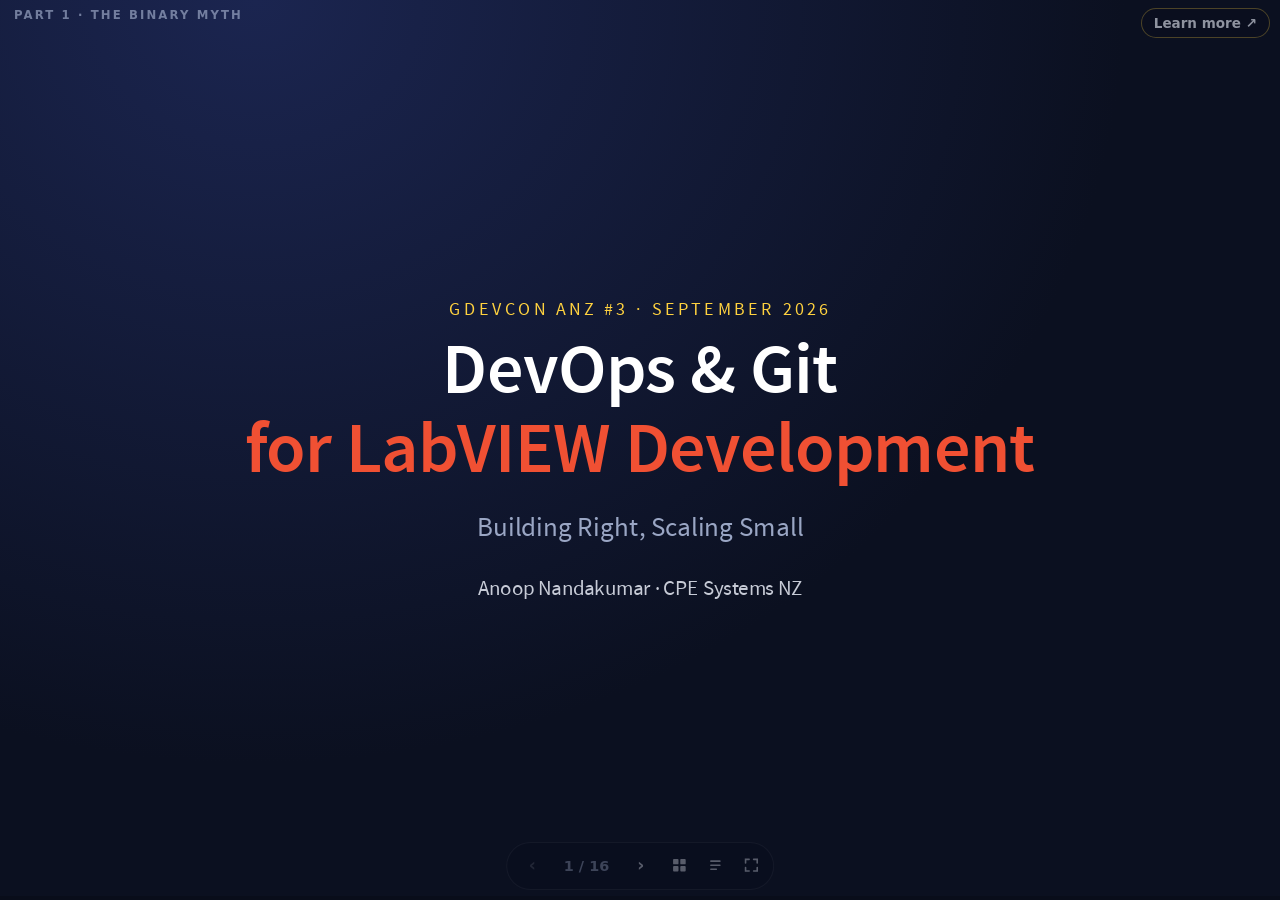
==== slides/index.html @ 06118c10 "fix: drop Soliton website from slide 14 Learn more Generated with [Devin](https://devin.ai)  Co-Auth" ====
<!doctype html>
<html lang="en">
<head>
  <meta charset="utf-8">
  <meta http-equiv="X-UA-Compatible" content="IE=edge">
  <meta name="viewport" content="width=device-width, initial-scale=1, viewport-fit=cover">
  <title>DevOps &amp; Git for LabVIEW Development · GDevCon ANZ</title>
  <meta name="description" content="GDevCon ANZ talk: DevOps & Git for LabVIEW Development">
  <link rel="icon" href="data:,">
  <link rel="stylesheet" href="vendor/reveal/reset.css">
  <link rel="stylesheet" href="vendor/reveal/reveal.css">
  <link rel="stylesheet" href="vendor/reveal/theme/black.css">
  <link rel="stylesheet" href="css/theme.css">
  <script src="js/notes-view.js"></script>
</head>
<body>
<div class="reveal">
  <div class="slides">

    <!-- ===================== PART 1 · THE BINARY MYTH ===================== -->
    <section class="title-slide" data-act="Part 1 · The Binary Myth">
      <p class="kicker">GDevCon ANZ #3 · September 2026</p>
      <h1>DevOps &amp; Git<br><span class="accent">for LabVIEW Development</span></h1>
      <p class="subtitle">Building Right, Scaling Small</p>
      <p class="speaker">Anoop Nandakumar · CPE Systems NZ</p>
      <aside class="notes">Post-lunch slot: get people moving early. Point out that this deck is running live inside a LabVIEW Web Browser Front Panel Control (demo_Web Browser Front Panel Control.vi).</aside>
      <div class="learn-more-links" hidden>
        <a href="https://github.com/CPE-Systems-NZ-Limited/anoop-gdevcon-anz-2026">Talk repo: slides &amp; demos (GitHub)</a>
        <a href="https://github.com/CPE-Systems-NZ-Limited/anoop-gdevcon-anz-2026/tree/develop/slides">How these slides run offline &amp; inside LabVIEW</a>
      </div>
    </section>

    <section data-act="Part 1 · The Binary Myth">
      <h2>The Elephant in the Room</h2>
      <p class="lead">"LabVIEW and TestStand are binary files — they don't work well with Git. Let's just stick to SVN."</p>
      <p class="poll-q">Raise your hand if you've…</p>
      <ul class="poll">
        <li class="fragment">…said it</li>
        <li class="fragment">…heard it</li>
        <li class="fragment">…had a build broken by a binary merge conflict</li>
      </ul>
      <aside class="notes">Interactive poll #1. Keep hands up and count roughly; come back to the "broken build" group on the Git Flow slide.</aside>
      <div class="learn-more-links" hidden>
        <a href="https://git-scm.com/book/en/v2/Getting-Started-About-Version-Control">Pro Git: About version control</a>
        <a href="https://www.atlassian.com/git/tutorials/migrating-overview">Atlassian: Migrating from SVN to Git</a>
      </div>
    </section>

    <section data-act="Part 1 · The Binary Myth">
      <h2>The Binary Myth</h2>
      <p class="lead">SVN vs. Git reality check</p>
      <table class="compare">
        <thead><tr><th></th><th>SVN</th><th>Git</th></tr></thead>
        <tbody>
          <tr><td>Stores binary VIs</td><td class="ok">Yes</td><td class="ok">Yes</td></tr>
          <tr><td>Text-diffs a VI</td><td class="no">No</td><td class="no">No</td></tr>
          <tr><td>Graphical diff/merge via LVCompare / LVMerge</td><td class="ok">Yes</td><td class="ok">Yes</td></tr>
          <tr><td>File locking</td><td class="ok">Native</td><td class="ok">Git LFS</td></tr>
          <tr><td>Full history offline</td><td class="no">No</td><td class="ok">Yes</td></tr>
          <tr><td>Cheap local branches</td><td class="no">No</td><td class="ok">Yes</td></tr>
        </tbody>
      </table>
      <p class="callout">Binary vs. text is a <strong>diff tool</strong> problem, not a version-control problem.</p>
      <div class="learn-more-links" hidden>
        <a href="https://www.ni.com/docs/en-US/bundle/labview/page/comparing-vis.html">NI: Comparing VIs</a>
        <a href="https://www.ni.com/docs/en-US/bundle/labview/page/merging-vis.html">NI: Merging VIs</a>
        <a href="https://git-lfs.com/">Git LFS (large files &amp; locking)</a>
      </div>
    </section>

    <section data-act="Part 1 · The Binary Myth">
      <h2>SVN / No SCC: A Ticking Time Bomb</h2>
      <div class="grid-2">
        <div class="card warn">
          <h3>Security &amp; resilience</h3>
          <ul>
            <li>One central server: SVN offline = whole team blocked</li>
            <li>"Code on a shared drive" has no audit trail</li>
            <li>No pull-request review gate before release</li>
            <li>Hard to prove <em>who changed what, when</em></li>
          </ul>
        </div>
        <div class="card warn">
          <h3>The AI era</h3>
          <ul>
            <li>AI writes code fast — review has to keep up</li>
            <li>AI assistants, CI/CD and review tools are Git-native</li>
            <li><strong>Tamper-evident history:</strong> every commit ID depends on all the history before it</li>
            <li>Optional: sign commits &amp; tags to verify <em>who</em></li>
          </ul>
        </div>
      </div>
      <p class="callout">Tamper-evident history + reviewed PRs into a protected <code>master</code></p>
      <aside class="notes">Git commit IDs are hashes over content and parent commits, so rewriting old history changes every later ID: tampering is visible. Author names are free text though; only signed commits/tags verify who made them (GitHub shows "Verified"). Don't claim "cryptographically verified" unless signing is on.</aside>
      <div class="learn-more-links" hidden>
        <a href="https://git-scm.com/book/en/v2/Git-Internals-Git-Objects">Pro Git: How Git stores history (objects &amp; hashes)</a>
        <a href="https://git-scm.com/book/en/v2/Git-Tools-Signing-Your-Work">Pro Git: Signing your work</a>
        <a href="https://docs.github.com/en/authentication/managing-commit-signature-verification/about-commit-signature-verification">GitHub: Commit signature verification</a>
      </div>
    </section>

    <section data-act="Part 1 · The Binary Myth">
      <h2>"But I'm a Solo Developer…"</h2>
      <p class="lead small">"I'm just one person — why do I need branches?"</p>
      <ul class="big-list">
        <li class="fragment"><strong>Time travel</strong> — every commit is a save point</li>
        <li class="fragment"><strong>Zero-fear experiments</strong> — <code>git checkout -b experiment</code>; discard a failed idea in a second, no stray <code>.vi</code> copies</li>
        <li class="fragment"><strong>Off-site backup</strong> — push to a remote, sleep at night</li>
        <li class="fragment"><strong>History is documentation</strong> — for clients, audits and handover</li>
        <li class="fragment"><strong>Your future self is your teammate</strong></li>
      </ul>
      <div class="learn-more-links" hidden>
        <a href="https://git-scm.com/book/en/v2/Git-Branching-Branches-in-a-Nutshell">Pro Git: Branches in a nutshell</a>
        <a href="https://learngitbranching.js.org/">Learn Git Branching (interactive)</a>
      </div>
    </section>

    <!-- ===================== PART 2 · GIT FLOW ===================== -->
    <section data-act="Part 2 · Git Flow">
      <h2>The SVN Trunk Trap</h2>
      <div class="grid-2 align-center">
        <div class="mermaid-wrap">
<pre class="mermaid">
flowchart LR
  A[Dev A<br/>feature WIP] --> T((trunk))
  B[Dev B<br/>half-done fix] --> T
  C[Dev C<br/>refactor] --> T
  T --> R{Release?}
  R -- "trunk broken" --> X[Delay / hotfix<br/>on top of WIP]
</pre>
        </div>
        <ul>
          <li>Everyone commits to one line</li>
          <li>Trunk is never <em>quite</em> releasable</li>
          <li>Hotfixes ship half-finished features</li>
          <li>Branching in SVN is heavy, so nobody does it</li>
        </ul>
      </div>
      <p class="callout">The same trap in Git: treating <code>master</code> like trunk and pushing raw edits straight to production.</p>
      <div class="learn-more-links" hidden>
        <a href="https://docs.github.com/en/repositories/configuring-branches-and-merges-in-your-repository/managing-protected-branches/about-protected-branches">GitHub: Protected branches</a>
        <a href="https://learn.microsoft.com/en-us/azure/devops/repos/git/branch-policies">Azure DevOps: Branch policies</a>
      </div>
    </section>

    <section data-act="Part 2 · Git Flow">
      <h2>Enter Git Flow for Graphical Developers</h2>
      <p class="lead small"><code>master</code> (production) → <code>develop</code> (integration) → <code>feature/*</code> (safe isolation)</p>
      <div class="mermaid-wrap wide">
<pre class="mermaid">
%%{init: { 'gitGraph': { 'mainBranchName': 'master', 'showCommitLabel': false } } }%%
gitGraph
  commit tag: "v1.0"
  branch develop
  checkout develop
  commit
  branch feature/daq-driver
  checkout feature/daq-driver
  commit
  commit
  checkout develop
  branch feature/ui-refresh
  checkout feature/ui-refresh
  commit
  checkout develop
  merge feature/daq-driver
  merge feature/ui-refresh
  checkout master
  merge develop tag: "v1.1"
  branch hotfix/1.1.1
  checkout hotfix/1.1.1
  commit
  checkout master
  merge hotfix/1.1.1 tag: "v1.1.1"
  checkout develop
  merge hotfix/1.1.1
</pre>
      </div>
      <p class="caption"><code>feature/*</code> → <code>develop</code>: merge commit · <code>develop</code> → <code>master</code>: reviewed PR + tag <code>vX.Y.Z</code> · <code>hotfix/*</code> → <code>master</code> and <code>develop</code></p>
      <p class="caption small-note">No direct commits to <code>master</code> · optional <code>bugfix/*</code> and <code>release/*</code></p>
      <aside class="notes">CPE standard: features branch from develop, stay narrow and short-lived, merge back with a merge commit and are deleted. develop must stay buildable. master is protected: PR with reviewer approval, no force pushes, every production merge tagged v&lt;major&gt;.&lt;minor&gt;.&lt;patch&gt;. Hotfixes branch from master and merge into both. release/* is optional. (GitHub's default name is main; same role.)</aside>
      <div class="learn-more-links" hidden>
        <a href="https://nvie.com/posts/a-successful-git-branching-model/">Vincent Driessen: A successful Git branching model</a>
        <a href="https://www.atlassian.com/git/tutorials/comparing-workflows/gitflow-workflow">Atlassian: Gitflow workflow</a>
      </div>
    </section>

    <section data-act="Part 2 · Git Flow">
      <h2>Why GUIs Matter for Graphical Programmers</h2>
      <p class="lead small">You don't need a command line to be a DevOps engineer</p>
      <div class="grid-3">
        <div class="card">
          <h3>SourceTree</h3>
          <ul>
            <li>Free (Atlassian)</li>
            <li>Built-in Git Flow buttons</li>
            <li>Custom external diff / merge tools</li>
          </ul>
        </div>
        <div class="card">
          <h3>GitKraken</h3>
          <ul>
            <li>Visual commit graph</li>
            <li>Drag-and-drop merge / rebase</li>
            <li>Git Flow support built in</li>
          </ul>
        </div>
        <div class="card warn">
          <h3>TortoiseGit</h3>
          <ul>
            <li>Free, right-click menus in Windows Explorer</li>
            <li>Familiar for TortoiseSVN users</li>
            <li><strong>No Git Flow buttons</strong> — easy to keep working the SVN way and miss the benefits of Git</li>
          </ul>
        </div>
      </div>
      <p class="callout">Point any of them at <strong>LVCompare.exe</strong> and <strong>LVMerge.exe</strong> — VI diffs open in LabVIEW, not as unreadable bytes.</p>
      <aside class="notes">TortoiseGit is fine for developers coming from TortoiseSVN, but it doesn't guide you through Git Flow, so people tend to commit straight to one branch like SVN trunk. If you use it, follow the branching rules deliberately.</aside>
      <div class="learn-more-links" hidden>
        <a href="https://www.sourcetreeapp.com/">SourceTree</a>
        <a href="https://www.gitkraken.com/">GitKraken</a>
        <a href="https://tortoisegit.org/docs/tortoisegit/">TortoiseGit manual</a>
      </div>
    </section>

    <!-- ===================== PART 3 · CORE TECH ===================== -->
    <section data-act="Part 3 · Core Tech">
      <h2>Deconstructing the Binary Myth</h2>
      <div class="grid-2">
        <div>
          <ul>
            <li><strong>Separate compiled code</strong> from source — recompiles stop touching every VI</li>
            <li>Tell Git which files are binary</li>
            <li>Ignore generated files</li>
            <li>Large build outputs and archives go to Git LFS</li>
            <li>Optional: LFS locking for shared VIs</li>
          </ul>
        </div>
        <div>
<pre class="code"><code># .gitattributes
*.vi   binary
*.vit  binary
*.ctl  binary
*.ctt  binary
*.vim  binary

# Git LFS (CPE repo template)
*.exe filter=lfs diff=lfs merge=lfs -text
*.zip filter=lfs diff=lfs merge=lfs -text

# .gitignore
*.aliases
*.lvlps
builds/</code></pre>
        </div>
      </div>
      <div class="learn-more-links" hidden>
        <a href="https://www.ni.com/docs/en-US/bundle/labview/page/separating-compiled-code-from-vis-and-other-file-types.html">NI: Separating compiled code from VIs</a>
        <a href="https://git-lfs.com/">Git LFS</a>
      </div>
    </section>

    <section data-act="Part 3 · Core Tech">
      <h2>LabVIEW Graphical Diff &amp; Merge in Action</h2>
      <p class="lead small">LabVIEW 2025 Q1 compare improvements · 2025 Q3 comparison reports from the CLI</p>
      <div class="grid-2">
        <div class="card">
          <h3>Review a PR locally</h3>
          <ul>
            <li>Front panel &amp; block diagram side by side</li>
            <li>Step through each highlighted change</li>
            <li>Opened from your Git client via LVCompare / LVMerge</li>
          </ul>
        </div>
        <div class="card">
          <h3>Put it on the PR</h3>
          <ul>
            <li>PR web pages can't render a VI diff</li>
            <li>Generate a comparison report from the LabVIEW CLI</li>
            <li>Publish it from CI alongside the pull request</li>
          </ul>
        </div>
      </div>
      <p class="demo-tag">Live demo · Compare VI Improvements · Comparison Reports from CLI</p>
      <aside class="notes">Demo Station: 2025 Q1 Features → Compare VI Improvements, then 2025 Q3 Features → Comparison Reports from CLI. GitHub / Azure DevOps PR pages only show "binary file changed"; the visual diff happens in LabVIEW, or as a CLI-generated report attached by CI. Check exact feature wording against NI release notes.</aside>
      <div class="learn-more-links" hidden>
        <a href="https://www.ni.com/docs/en-US/bundle/labview/page/comparing-vis.html">NI: Comparing VIs</a>
        <a href="https://www.ni.com/docs/en-US/bundle/labview/page/merging-vis.html">NI: Merging VIs</a>
        <a href="https://github.com/CPE-Systems-NZ-Limited/anoop-gdevcon-anz-2026/tree/develop/LabVIEW%20Demo%20Station/Demos/2025%20Q1%20Features/Compare%20VI%20Improvements">Demo: Compare VI Improvements</a>
        <a href="https://github.com/CPE-Systems-NZ-Limited/anoop-gdevcon-anz-2026/tree/develop/LabVIEW%20Demo%20Station/Demos/2025%20Q3%20Features/Comparison%20Reports%20from%20CLI">Demo: Comparison Reports from CLI</a>
      </div>
    </section>

    <section data-act="Part 3 · Core Tech">
      <h2>TestStand 2025 Git Integration</h2>
      <p class="lead small">Native sequence-file versioning — no external wrapper hacks</p>
      <ul class="big-list">
        <li>Source control from inside the Sequence Editor</li>
        <li>Commit, branch and view history without leaving TestStand</li>
        <li>Sequence files and LabVIEW code modules in one repository</li>
        <li>One workflow for test code and product code</li>
      </ul>
      <p class="demo-tag">Live demo</p>
      <aside class="notes">Check feature wording against the TestStand 2025 release notes before the talk. TODO: add the NI TestStand Git documentation link to Learn more.</aside>
      <div class="learn-more-links" hidden>
        <a href="https://www.ni.com/en/support/downloads/software-products/download.teststand.html">NI TestStand downloads &amp; release notes</a>
      </div>
    </section>

    <!-- ===================== PART 4 · REAL WORLD ===================== -->
    <section data-act="Part 4 · Real World">
      <h2>Scaling for Systems Integrators</h2>
      <p class="lead small">Lessons from CPE Systems NZ · SVN → Azure DevOps Git for a large industrial test-equipment customer</p>
      <div class="grid-3">
        <div class="card"><h3>50 repos</h3><p>23 hardware · 26 software · 1 shared library, migrated in January 2026</p></div>
        <div class="card"><h3>4 super-repos</h3><p>Git submodules group components into deployable test systems</p></div>
        <div class="card"><h3>History kept</h3><p>SVN authors mapped to Git identities, so history stays traceable</p></div>
      </div>
      <p class="callout">One template for every repo · access limited per customer project · pilot first, then batch · protected <code>master</code></p>
      <aside class="notes">Customer anonymised on purpose (public repo). Dozens of customer repos: same template (.gitignore, .gitattributes with LFS, folder layout) everywhere. Repository access is limited per project, and external collaborators get guest access. Phased rollout: one simple repo, then a complex one, then a super-repo, then batch. Author mapping with a default fallback, iterated over several rounds. Submodules use relative URLs; every super-repo has a README.</aside>
      <div class="learn-more-links" hidden>
        <a href="https://git-scm.com/book/en/v2/Git-Tools-Submodules">Pro Git: Submodules</a>
        <a href="https://www.atlassian.com/git/tutorials/migrating-overview">Atlassian: Migrating from SVN to Git</a>
        <a href="https://learn.microsoft.com/en-us/azure/devops/repos/git/branch-policies">Azure DevOps: Branch policies</a>
      </div>
    </section>

    <section data-act="Part 4 · Real World">
      <h2>The Meta-Demo: Presenting Inside LabVIEW</h2>
      <div class="grid-3">
        <div class="card">
          <h3>LabVIEW Demo Station</h3>
          <p>Darren Nattinger's plugin-based demo framework — each demo is a <code>demo_</code> / <code>try_</code> VI pair</p>
        </div>
        <div class="card">
          <h3>Web Browser Front Panel Control</h3>
          <p>LabVIEW 2026 Q1 control drives these slides — locally from disk, or from GitHub Pages</p>
        </div>
        <div class="card">
          <h3>Git in action</h3>
          <p>Clean <code>.gitignore</code>, then switch branches in SourceTree / GitKraken and watch the deck change</p>
        </div>
      </div>
      <p class="demo-tag">Live demo · Web Browser Front Panel Control</p>
      <aside class="notes">Run demo_Web Browser Front Panel Control.vi from the Demo Station (2026 Q1 Features). Show the deck loading from slides/index.html, then from GitHub Pages. Switch to a feature branch in SourceTree/GitKraken, reload, show the change, switch back.</aside>
      <div class="learn-more-links" hidden>
        <a href="https://github.com/dnattinger/labview-demo-station">Darren Nattinger: labview-demo-station</a>
        <a href="https://github.com/CPE-Systems-NZ-Limited/anoop-gdevcon-anz-2026/tree/develop/LabVIEW%20Demo%20Station/Demos/2026%20Q1%20Features/Web%20Browser%20Front%20Panel%20Control">Demo: Web Browser Front Panel Control</a>
        <a href="https://github.com/CPE-Systems-NZ-Limited/anoop-gdevcon-anz-2026/tree/develop/slides">How these slides are built &amp; hosted</a>
      </div>
    </section>

    <section data-act="Part 4 · Real World">
      <h2>Community Shoulders to Stand On</h2>
      <p class="lead small">GDevCon peers worth following up</p>
      <div class="grid-2 talks">
        <div class="talk"><img src="img/gdevcon-eur.png" alt="GDevCon"><div><strong>Scott Melin</strong> · Orbion Space Technology<br><em>DevOps and LabVIEW: We shouldn't, but we did, and you can too!</em> <small>GDevCon#5</small><br><span>Azure DevOps YAML pipelines build &amp; deploy LabVIEW for space hardware</span></div></div>
        <div class="talk"><img src="img/gdevcon-eur.png" alt="GDevCon"><div><strong>Niko Naredi Rainer</strong> · Zühlke Engineering<br><em>LabVIEW on Azure DevOps: Using One Platform for Your Pipeline</em> <small>GDevCon#5</small><br><span>NuGet packages, Caraya tests &amp; VI Analyzer in one Azure DevOps pipeline</span></div></div>
        <div class="talk"><img src="img/gdevcon-eur.png" alt="GDevCon"><div><strong>Greg Payne</strong><br><em>Git Submodules: An Alternative Approach to Code Reuse</em> <small>GDevCon#2</small><br><span>Project-local library versions with Git submodules</span></div></div>
        <div class="talk"><img src="img/gdevcon-anz.png" alt="GDevCon ANZ"><div><strong>Pranay Chandragiri</strong> · Soliton Technologies<br><em>Modernizing LabVIEW CI/CD with Containers: From Desktop to Pipeline</em> <small>GDevCon ANZ #3</small><br><span>NI's headless LabVIEW container images + LabVIEWCLI in GitHub Actions</span></div></div>
      </div>
      <aside class="notes">
        <p><strong>Scott Melin, Orbion Space Technology (GDevCon#5).</strong> Small team, near-100% reliability for space hardware, so they needed controlled versioning and automated deployment to production machines (<a href="https://www.youtube.com/watch?v=ULDfoYiwnro&t=0s">0:00</a>).</p>
        <ul>
          <li>Azure DevOps for repos, YAML build pipelines and versioned executables (<a href="https://www.youtube.com/watch?v=ULDfoYiwnro&t=318s">5:18</a>).</li>
          <li>Self-hosted build VMs, VIPM for configuration, LabVIEW CLI for builds (<a href="https://www.youtube.com/watch?v=ULDfoYiwnro&t=572s">9:32</a>).</li>
          <li>Hurdles: path errors in project files, build-time permissions, making sure LabVIEW is open before CLI calls (<a href="https://www.youtube.com/watch?v=ULDfoYiwnro&t=1230s">20:30</a>).</li>
          <li>Nested Azure permissions for agents, feeds and pipelines (<a href="https://www.youtube.com/watch?v=ULDfoYiwnro&t=1597s">26:37</a>).</li>
          <li>Result: shorter development time and traceable software versions across the production floor.</li>
        </ul>
        <p><strong>Niko Naredi Rainer, Zühlke Engineering (GDevCon#5).</strong> A DevOps mindset improves LabVIEW code quality despite dependency-management pain (<a href="https://www.youtube.com/watch?v=AU-06R5b85Y&t=216s">3:36</a>).</p>
        <ul>
          <li>Three parts: developer PC, Azure DevOps, self-hosted agent (<a href="https://www.youtube.com/watch?v=AU-06R5b85Y&t=633s">10:33</a>).</li>
          <li>CI: Caraya unit tests, VI Analyzer, packed-library builds, each wrapped in PowerShell you can run locally first (<a href="https://www.youtube.com/watch?v=AU-06R5b85Y&t=780s">13:00</a>).</li>
          <li>Dependencies: packed libraries as NuGet packages in Azure Artifacts instead of VIPM (<a href="https://www.youtube.com/watch?v=AU-06R5b85Y&t=975s">16:15</a>).</li>
          <li>Public example project (<a href="https://www.youtube.com/watch?v=AU-06R5b85Y&t=1338s">22:18</a>).</li>
          <li>Tips: run the agent interactively during setup to catch pop-ups (<a href="https://www.youtube.com/watch?v=AU-06R5b85Y&t=1451s">24:11</a>); agree on templates and structure (<a href="https://www.youtube.com/watch?v=AU-06R5b85Y&t=1528s">25:28</a>); prefer James McNally's G CLI over the LabVIEW CLI (<a href="https://www.youtube.com/watch?v=AU-06R5b85Y&t=1597s">26:37</a>).</li>
          <li>NI still needs better native support here (<a href="https://www.youtube.com/watch?v=AU-06R5b85Y&t=1728s">28:48</a>).</li>
        </ul>
        <p><strong>Greg Payne (GDevCon#2).</strong> Git submodules as a portable approach to code reuse (<a href="https://www.youtube.com/watch?v=iv7WwDgyb0U&t=0s">0:00</a>).</p>
        <ul>
          <li>A submodule is a nested repo; the parent tracks only a commit hash (<a href="https://www.youtube.com/watch?v=iv7WwDgyb0U&t=195s">3:15</a>).</li>
          <li>He avoids recursive submodules because of LabVIEW memory/file handling (<a href="https://www.youtube.com/watch?v=iv7WwDgyb0U&t=324s">5:24</a>).</li>
          <li>Different projects can use different library versions on one machine (<a href="https://www.youtube.com/watch?v=iv7WwDgyb0U&t=809s">13:29</a>).</li>
          <li>His LabVIEW project-provider add-on manages submodules from the IDE (<a href="https://www.youtube.com/watch?v=iv7WwDgyb0U&t=1000s">16:40</a>).</li>
          <li>Keep code apart from compiled binaries; add a README per submodule (<a href="https://www.youtube.com/watch?v=iv7WwDgyb0U&t=1448s">24:08</a>).</li>
          <li>Tie-in: CPE's 4 super-repos use the same idea.</li>
        </ul>
        <p><strong>Pranay Chandragiri, Soliton Technologies (GDevCon ANZ #3).</strong> Heavy VMs slow LabVIEW CI/CD down; containers fix that.</p>
        <ul>
          <li>Containers vs VMs from first principles.</li>
          <li>NI's official headless LabVIEW images from Docker Hub: mount the VI source and run LabVIEWCLI for Mass Compile, VI Analyzer and unit tests, with no GUI or licensed workstation in the loop.</li>
          <li>Wired into GitHub Actions: a full CI workflow live in under 15 minutes.</li>
          <li>Custom images with the project's exact dependencies.</li>
          <li>Best practice: clean volume mounts, version-controlled images, pipelines that fail fast and report clearly.</li>
          <li>Pointer: "see Pranay's talk for the container side of this".</li>
        </ul>
      </aside>
      <div class="learn-more-links" hidden>
        <a href="https://www.youtube.com/watch?v=ULDfoYiwnro">Scott Melin: DevOps and LabVIEW (video)</a>
        <a href="https://www.youtube.com/watch?v=AU-06R5b85Y">Niko Naredi Rainer: LabVIEW on Azure DevOps (video)</a>
        <a href="https://www.youtube.com/watch?v=iv7WwDgyb0U">Greg Payne: Git Submodules (video)</a>
        <a href="https://discord.com/channels/1177504067635908608/1558057302269890571">Pranay Chandragiri: talk channel (GDevCon Discord)</a>
      </div>
    </section>

    <!-- ===================== PART 5 · WRAP-UP ===================== -->
    <section data-act="Part 5 · Wrap-up">
      <h2>Takeaways: Start Today</h2>
      <ul class="checklist">
        <li>Create the repo from a template: <code>.gitignore</code> + <code>.gitattributes</code></li>
        <li>Separate compiled code from source</li>
        <li>Point your Git client at LVCompare / LVMerge</li>
        <li>Protect <code>master</code>: every change through a reviewed PR</li>
        <li>Branch every change from <code>develop</code>; tag releases <code>vX.Y.Z</code></li>
      </ul>
      <p class="cta">Clone it now — link dropped in the <strong>GDevCon ANZ Discord</strong><br><a id="repo-link" href="https://github.com/CPE-Systems-NZ-Limited/anoop-gdevcon-anz-2026">github.com/CPE-Systems-NZ-Limited/anoop-gdevcon-anz-2026</a></p>
      <aside class="notes">Discord drop: post the repo link in the GDevCon ANZ Discord now so people can clone during Q&amp;A.</aside>
      <div class="learn-more-links" hidden>
        <a href="https://github.com/CPE-Systems-NZ-Limited/anoop-gdevcon-anz-2026">Talk repo on GitHub</a>
        <a href="https://git-scm.com/book/en/v2">Pro Git (free book)</a>
        <a href="https://learngitbranching.js.org/">Learn Git Branching (interactive)</a>
      </div>
    </section>

    <section class="title-slide" data-act="Part 5 · Wrap-up">
      <h2>Questions?</h2>
      <p class="subtitle">Thank you</p>
      <p class="speaker">Anoop Nandakumar · CPE Systems NZ</p>
      <p class="cta small-cta">github.com/CPE-Systems-NZ-Limited/anoop-gdevcon-anz-2026</p>
      <div class="learn-more-links" hidden>
        <a href="https://github.com/CPE-Systems-NZ-Limited/anoop-gdevcon-anz-2026">Talk repo on GitHub</a>
      </div>
    </section>

  </div>
</div>

<nav class="deck-nav" aria-label="Slide navigation">
  <button type="button" data-action="prev" aria-label="Previous slide" title="Previous (←)">&#8249;</button>
  <span class="deck-progress" aria-live="polite"><span id="slide-num">1</span> / <span id="slide-total">16</span></span>
  <button type="button" data-action="next" aria-label="Next slide" title="Next (→ / Space)">&#8250;</button>
  <button type="button" data-action="overview" aria-label="Slide overview" title="Overview (Esc)" class="secondary"><svg viewBox="0 0 16 16" width="1em" height="1em" fill="currentColor" aria-hidden="true"><rect x="1" y="1" width="6" height="6" rx="1"/><rect x="9" y="1" width="6" height="6" rx="1"/><rect x="1" y="9" width="6" height="6" rx="1"/><rect x="9" y="9" width="6" height="6" rx="1"/></svg></button>
  <button type="button" data-action="notes" aria-label="Open speaker notes in a new window" title="Speaker notes" class="secondary"><svg viewBox="0 0 16 16" width="1em" height="1em" fill="none" stroke="currentColor" stroke-width="1.8" stroke-linecap="round" aria-hidden="true"><path d="M3 3.5h10M3 8h10M3 12.5h6"/></svg></button>
  <button type="button" data-action="fullscreen" aria-label="Toggle fullscreen" title="Fullscreen (F)" class="secondary"><svg viewBox="0 0 16 16" width="1em" height="1em" fill="none" stroke="currentColor" stroke-width="1.8" stroke-linecap="round" aria-hidden="true"><path d="M1.5 5.5v-4h4M10.5 1.5h4v4M14.5 10.5v4h-4M5.5 14.5h-4v-4"/></svg></button>
</nav>
<div class="act-label" id="act-label"></div>
<div class="learn-more" id="learn-more" hidden>
  <button type="button" id="learn-more-btn" aria-expanded="false" aria-controls="learn-more-panel" title="Learn more (L)">Learn more <span aria-hidden="true">&#8599;</span></button>
  <div class="learn-more-panel" id="learn-more-panel" role="menu" hidden></div>
</div>

<script src="vendor/reveal/reveal.js"></script>
<script src="vendor/reveal/plugin/notes/notes.js"></script>
<script src="vendor/mermaid/mermaid.min.js"></script>
<script src="js/app.js"></script>
</body>
</html>
---- slides/vendor/reveal/reveal.css ----
/**
 * reveal.js 5.2.0
 * https://revealjs.com
 * MIT licensed
 *
 * Copyright (C) 2011-2024 Hakim El Hattab, https://hakim.se
 */

.reveal .r-stretch,.reveal .stretch{max-width:none;max-height:none}.reveal pre.r-stretch code,.reveal pre.stretch code{height:100%;max-height:100%;box-sizing:border-box}.reveal .r-fit-text{display:inline-block;white-space:nowrap}.reveal .r-stack{display:grid;grid-template-rows:100%}.reveal .r-stack>*{grid-area:1/1;margin:auto}.reveal .r-hstack,.reveal .r-vstack{display:flex}.reveal .r-hstack img,.reveal .r-hstack video,.reveal .r-vstack img,.reveal .r-vstack video{min-width:0;min-height:0;object-fit:contain}.reveal .r-vstack{flex-direction:column;align-items:center;justify-content:center}.reveal .r-hstack{flex-direction:row;align-items:center;justify-content:center}.reveal .items-stretch{align-items:stretch}.reveal .items-start{align-items:flex-start}.reveal .items-center{align-items:center}.reveal .items-end{align-items:flex-end}.reveal .justify-between{justify-content:space-between}.reveal .justify-around{justify-content:space-around}.reveal .justify-start{justify-content:flex-start}.reveal .justify-center{justify-content:center}.reveal .justify-end{justify-content:flex-end}html.reveal-full-page{width:100%;height:100%;height:100vh;height:calc(var(--vh,1vh) * 100);height:100dvh;overflow:hidden}.reveal-viewport{height:100%;overflow:hidden;position:relative;line-height:1;margin:0;background-color:#fff;color:#000;--r-controls-spacing:12px;--r-overlay-header-height:40px;--r-overlay-margin:0px;--r-overlay-padding:6px;--r-overlay-gap:5px}@media screen and (max-width:1024px),(max-height:768px){.reveal-viewport{--r-overlay-header-height:26px}}.reveal-viewport:fullscreen{top:0!important;left:0!important;width:100%!important;height:100%!important;transform:none!important}.reveal .fragment{transition:all .2s ease}.reveal .fragment:not(.custom){opacity:0;visibility:hidden;will-change:opacity}.reveal .fragment.visible{opacity:1;visibility:inherit}.reveal .fragment.disabled{transition:none}.reveal .fragment.grow{opacity:1;visibility:inherit}.reveal .fragment.grow.visible{transform:scale(1.3)}.reveal .fragment.shrink{opacity:1;visibility:inherit}.reveal .fragment.shrink.visible{transform:scale(.7)}.reveal .fragment.zoom-in{transform:scale(.1)}.reveal .fragment.zoom-in.visible{transform:none}.reveal .fragment.fade-out{opacity:1;visibility:inherit}.reveal .fragment.fade-out.visible{opacity:0;visibility:hidden}.reveal .fragment.semi-fade-out{opacity:1;visibility:inherit}.reveal .fragment.semi-fade-out.visible{opacity:.5;visibility:inherit}.reveal .fragment.strike{opacity:1;visibility:inherit}.reveal .fragment.strike.visible{text-decoration:line-through}.reveal .fragment.fade-up{transform:translate(0,40px)}.reveal .fragment.fade-up.visible{transform:translate(0,0)}.reveal .fragment.fade-down{transform:translate(0,-40px)}.reveal .fragment.fade-down.visible{transform:translate(0,0)}.reveal .fragment.fade-right{transform:translate(-40px,0)}.reveal .fragment.fade-right.visible{transform:translate(0,0)}.reveal .fragment.fade-left{transform:translate(40px,0)}.reveal .fragment.fade-left.visible{transform:translate(0,0)}.reveal .fragment.current-visible,.reveal .fragment.fade-in-then-out{opacity:0;visibility:hidden}.reveal .fragment.current-visible.current-fragment,.reveal .fragment.fade-in-then-out.current-fragment{opacity:1;visibility:inherit}.reveal .fragment.fade-in-then-semi-out{opacity:0;visibility:hidden}.reveal .fragment.fade-in-then-semi-out.visible{opacity:.5;visibility:inherit}.reveal .fragment.fade-in-then-semi-out.current-fragment{opacity:1;visibility:inherit}.reveal .fragment.highlight-blue,.reveal .fragment.highlight-current-blue,.reveal .fragment.highlight-current-green,.reveal .fragment.highlight-current-red,.reveal .fragment.highlight-green,.reveal .fragment.highlight-red{opacity:1;visibility:inherit}.reveal .fragment.highlight-red.visible{color:#ff2c2d}.reveal .fragment.highlight-green.visible{color:#17ff2e}.reveal .fragment.highlight-blue.visible{color:#1b91ff}.reveal .fragment.highlight-current-red.current-fragment{color:#ff2c2d}.reveal .fragment.highlight-current-green.current-fragment{color:#17ff2e}.reveal .fragment.highlight-current-blue.current-fragment{color:#1b91ff}.reveal:after{content:"";font-style:italic}.reveal iframe{z-index:1}.reveal a{position:relative}@keyframes bounce-right{0%,10%,25%,40%,50%{transform:translateX(0)}20%{transform:translateX(10px)}30%{transform:translateX(-5px)}}@keyframes bounce-left{0%,10%,25%,40%,50%{transform:translateX(0)}20%{transform:translateX(-10px)}30%{transform:translateX(5px)}}@keyframes bounce-down{0%,10%,25%,40%,50%{transform:translateY(0)}20%{transform:translateY(10px)}30%{transform:translateY(-5px)}}.reveal .controls{display:none;position:absolute;top:auto;bottom:var(--r-controls-spacing);right:var(--r-controls-spacing);left:auto;z-index:11;color:#000;pointer-events:none;font-size:10px}.reveal .controls button{position:absolute;padding:0;background-color:transparent;border:0;outline:0;cursor:pointer;color:currentColor;transform:scale(.9999);transition:color .2s ease,opacity .2s ease,transform .2s ease;z-index:2;pointer-events:auto;font-size:inherit;visibility:hidden;opacity:0;-webkit-appearance:none;-webkit-tap-highlight-color:transparent}.reveal .controls .controls-arrow:after,.reveal .controls .controls-arrow:before{content:"";position:absolute;top:0;left:0;width:2.6em;height:.5em;border-radius:.25em;background-color:currentColor;transition:all .15s ease,background-color .8s ease;transform-origin:.2em 50%;will-change:transform}.reveal .controls .controls-arrow{position:relative;width:3.6em;height:3.6em}.reveal .controls .controls-arrow:before{transform:translateX(.5em) translateY(1.55em) rotate(45deg)}.reveal .controls .controls-arrow:after{transform:translateX(.5em) translateY(1.55em) rotate(-45deg)}.reveal .controls .controls-arrow:hover:before{transform:translateX(.5em) translateY(1.55em) rotate(40deg)}.reveal .controls .controls-arrow:hover:after{transform:translateX(.5em) translateY(1.55em) rotate(-40deg)}.reveal .controls .controls-arrow:active:before{transform:translateX(.5em) translateY(1.55em) rotate(36deg)}.reveal .controls .controls-arrow:active:after{transform:translateX(.5em) translateY(1.55em) rotate(-36deg)}.reveal .controls .navigate-left{right:6.4em;bottom:3.2em;transform:translateX(-10px)}.reveal .controls .navigate-left.highlight{animation:bounce-left 2s 50 both ease-out}.reveal .controls .navigate-right{right:0;bottom:3.2em;transform:translateX(10px)}.reveal .controls .navigate-right .controls-arrow{transform:rotate(180deg)}.reveal .controls .navigate-right.highlight{animation:bounce-right 2s 50 both ease-out}.reveal .controls .navigate-up{right:3.2em;bottom:6.4em;transform:translateY(-10px)}.reveal .controls .navigate-up .controls-arrow{transform:rotate(90deg)}.reveal .controls .navigate-down{right:3.2em;bottom:-1.4em;padding-bottom:1.4em;transform:translateY(10px)}.reveal .controls .navigate-down .controls-arrow{transform:rotate(-90deg)}.reveal .controls .navigate-down.highlight{animation:bounce-down 2s 50 both ease-out}.reveal .controls[data-controls-back-arrows=faded] .navigate-up.enabled{opacity:.3}.reveal .controls[data-controls-back-arrows=faded] .navigate-up.enabled:hover{opacity:1}.reveal .controls[data-controls-back-arrows=hidden] .navigate-up.enabled{opacity:0;visibility:hidden}.reveal .controls .enabled{visibility:visible;opacity:.9;cursor:pointer;transform:none}.reveal .controls .enabled.fragmented{opacity:.5}.reveal .controls .enabled.fragmented:hover,.reveal .controls .enabled:hover{opacity:1}.reveal:not(.rtl) .controls[data-controls-back-arrows=faded] .navigate-left.enabled{opacity:.3}.reveal:not(.rtl) .controls[data-controls-back-arrows=faded] .navigate-left.enabled:hover{opacity:1}.reveal:not(.rtl) .controls[data-controls-back-arrows=hidden] .navigate-left.enabled{opacity:0;visibility:hidden}.reveal.rtl .controls[data-controls-back-arrows=faded] .navigate-right.enabled{opacity:.3}.reveal.rtl .controls[data-controls-back-arrows=faded] .navigate-right.enabled:hover{opacity:1}.reveal.rtl .controls[data-controls-back-arrows=hidden] .navigate-right.enabled{opacity:0;visibility:hidden}.reveal[data-navigation-mode=linear].has-horizontal-slides .navigate-down,.reveal[data-navigation-mode=linear].has-horizontal-slides .navigate-up{display:none}.reveal:not(.has-vertical-slides) .controls .navigate-left,.reveal[data-navigation-mode=linear].has-horizontal-slides .navigate-left{bottom:1.4em;right:5.5em}.reveal:not(.has-vertical-slides) .controls .navigate-right,.reveal[data-navigation-mode=linear].has-horizontal-slides .navigate-right{bottom:1.4em;right:.5em}.reveal:not(.has-horizontal-slides) .controls .navigate-up{right:1.4em;bottom:5em}.reveal:not(.has-horizontal-slides) .controls .navigate-down{right:1.4em;bottom:.5em}.reveal.has-dark-background .controls{color:#fff}.reveal.has-light-background .controls{color:#000}.reveal.no-hover .controls .controls-arrow:active:before,.reveal.no-hover .controls .controls-arrow:hover:before{transform:translateX(.5em) translateY(1.55em) rotate(45deg)}.reveal.no-hover .controls .controls-arrow:active:after,.reveal.no-hover .controls .controls-arrow:hover:after{transform:translateX(.5em) translateY(1.55em) rotate(-45deg)}@media screen and (min-width:500px){.reveal-viewport{--r-controls-spacing:0.8em}.reveal .controls[data-controls-layout=edges]{top:0;right:0;bottom:0;left:0}.reveal .controls[data-controls-layout=edges] .navigate-down,.reveal .controls[data-controls-layout=edges] .navigate-left,.reveal .controls[data-controls-layout=edges] .navigate-right,.reveal .controls[data-controls-layout=edges] .navigate-up{bottom:auto;right:auto}.reveal .controls[data-controls-layout=edges] .navigate-left{top:50%;left:var(--r-controls-spacing);margin-top:-1.8em}.reveal .controls[data-controls-layout=edges] .navigate-right{top:50%;right:var(--r-controls-spacing);margin-top:-1.8em}.reveal .controls[data-controls-layout=edges] .navigate-up{top:var(--r-controls-spacing);left:50%;margin-left:-1.8em}.reveal .controls[data-controls-layout=edges] .navigate-down{bottom:calc(var(--r-controls-spacing) - 1.4em + .3em);left:50%;margin-left:-1.8em}}.reveal .progress{position:absolute;display:none;height:3px;width:100%;bottom:0;left:0;z-index:10;background-color:rgba(0,0,0,.2);color:#fff}.reveal .progress:after{content:"";display:block;position:absolute;height:10px;width:100%;top:-10px}.reveal .progress span{display:block;height:100%;width:100%;background-color:currentColor;transition:transform .8s cubic-bezier(.26,.86,.44,.985);transform-origin:0 0;transform:scaleX(0)}.reveal .slide-number{position:absolute;display:block;right:8px;bottom:8px;z-index:31;font-family:Helvetica,sans-serif;font-size:12px;line-height:1;color:#fff;background-color:rgba(0,0,0,.4);padding:5px}.reveal .slide-number a{color:currentColor}.reveal .slide-number-delimiter{margin:0 3px}.reveal{position:relative;width:100%;height:100%;overflow:hidden;touch-action:pinch-zoom}.reveal.embedded{touch-action:pan-y}.reveal.embedded.is-vertical-slide{touch-action:none}.reveal .slides{position:absolute;width:100%;height:100%;top:0;right:0;bottom:0;left:0;margin:auto;pointer-events:none;overflow:visible;z-index:1;text-align:center;perspective:600px;perspective-origin:50% 40%}.reveal .slides>section{perspective:600px}.reveal .slides>section,.reveal .slides>section>section{display:none;position:absolute;width:100%;pointer-events:auto;z-index:10;transform-style:flat;transition:transform-origin .8s cubic-bezier(.26,.86,.44,.985),transform .8s cubic-bezier(.26,.86,.44,.985),visibility .8s cubic-bezier(.26,.86,.44,.985),opacity .8s cubic-bezier(.26,.86,.44,.985)}.reveal[data-transition-speed=fast] .slides section{transition-duration:.4s}.reveal[data-transition-speed=slow] .slides section{transition-duration:1.2s}.reveal .slides section[data-transition-speed=fast]{transition-duration:.4s}.reveal .slides section[data-transition-speed=slow]{transition-duration:1.2s}.reveal .slides>section.stack{padding-top:0;padding-bottom:0;pointer-events:none;height:100%}.reveal .slides>section.present,.reveal .slides>section>section.present{display:block;z-index:11;opacity:1}.reveal .slides>section:empty,.reveal .slides>section>section:empty,.reveal .slides>section>section[data-background-interactive],.reveal .slides>section[data-background-interactive]{pointer-events:none}.reveal.center,.reveal.center .slides,.reveal.center .slides section{min-height:0!important}.reveal .slides>section:not(.present),.reveal .slides>section>section:not(.present){pointer-events:none}.reveal.overview .slides>section,.reveal.overview .slides>section>section{pointer-events:auto}.reveal .slides>section.future,.reveal .slides>section.future>section,.reveal .slides>section.past,.reveal .slides>section.past>section,.reveal .slides>section>section.future,.reveal .slides>section>section.past{opacity:0}.reveal .slides>section[data-transition=slide].past,.reveal .slides>section[data-transition~=slide-out].past,.reveal.slide .slides>section:not([data-transition]).past{transform:translate(-150%,0)}.reveal .slides>section[data-transition=slide].future,.reveal .slides>section[data-transition~=slide-in].future,.reveal.slide .slides>section:not([data-transition]).future{transform:translate(150%,0)}.reveal .slides>section>section[data-transition=slide].past,.reveal .slides>section>section[data-transition~=slide-out].past,.reveal.slide .slides>section>section:not([data-transition]).past{transform:translate(0,-150%)}.reveal .slides>section>section[data-transition=slide].future,.reveal .slides>section>section[data-transition~=slide-in].future,.reveal.slide .slides>section>section:not([data-transition]).future{transform:translate(0,150%)}.reveal .slides>section[data-transition=linear].past,.reveal .slides>section[data-transition~=linear-out].past,.reveal.linear .slides>section:not([data-transition]).past{transform:translate(-150%,0)}.reveal .slides>section[data-transition=linear].future,.reveal .slides>section[data-transition~=linear-in].future,.reveal.linear .slides>section:not([data-transition]).future{transform:translate(150%,0)}.reveal .slides>section>section[data-transition=linear].past,.reveal .slides>section>section[data-transition~=linear-out].past,.reveal.linear .slides>section>section:not([data-transition]).past{transform:translate(0,-150%)}.reveal .slides>section>section[data-transition=linear].future,.reveal .slides>section>section[data-transition~=linear-in].future,.reveal.linear .slides>section>section:not([data-transition]).future{transform:translate(0,150%)}.reveal .slides section[data-transition=default].stack,.reveal.default .slides section.stack{transform-style:preserve-3d}.reveal .slides>section[data-transition=default].past,.reveal .slides>section[data-transition~=default-out].past,.reveal.default .slides>section:not([data-transition]).past{transform:translate3d(-100%,0,0) rotateY(-90deg) translate3d(-100%,0,0)}.reveal .slides>section[data-transition=default].future,.reveal .slides>section[data-transition~=default-in].future,.reveal.default .slides>section:not([data-transition]).future{transform:translate3d(100%,0,0) rotateY(90deg) translate3d(100%,0,0)}.reveal .slides>section>section[data-transition=default].past,.reveal .slides>section>section[data-transition~=default-out].past,.reveal.default .slides>section>section:not([data-transition]).past{transform:translate3d(0,-300px,0) rotateX(70deg) translate3d(0,-300px,0)}.reveal .slides>section>section[data-transition=default].future,.reveal .slides>section>section[data-transition~=default-in].future,.reveal.default .slides>section>section:not([data-transition]).future{transform:translate3d(0,300px,0) rotateX(-70deg) translate3d(0,300px,0)}.reveal .slides section[data-transition=convex].stack,.reveal.convex .slides section.stack{transform-style:preserve-3d}.reveal .slides>section[data-transition=convex].past,.reveal .slides>section[data-transition~=convex-out].past,.reveal.convex .slides>section:not([data-transition]).past{transform:translate3d(-100%,0,0) rotateY(-90deg) translate3d(-100%,0,0)}.reveal .slides>section[data-transition=convex].future,.reveal .slides>section[data-transition~=convex-in].future,.reveal.convex .slides>section:not([data-transition]).future{transform:translate3d(100%,0,0) rotateY(90deg) translate3d(100%,0,0)}.reveal .slides>section>section[data-transition=convex].past,.reveal .slides>section>section[data-transition~=convex-out].past,.reveal.convex .slides>section>section:not([data-transition]).past{transform:translate3d(0,-300px,0) rotateX(70deg) translate3d(0,-300px,0)}.reveal .slides>section>section[data-transition=convex].future,.reveal .slides>section>section[data-transition~=convex-in].future,.reveal.convex .slides>section>section:not([data-transition]).future{transform:translate3d(0,300px,0) rotateX(-70deg) translate3d(0,300px,0)}.reveal .slides section[data-transition=concave].stack,.reveal.concave .slides section.stack{transform-style:preserve-3d}.reveal .slides>section[data-transition=concave].past,.reveal .slides>section[data-transition~=concave-out].past,.reveal.concave .slides>section:not([data-transition]).past{transform:translate3d(-100%,0,0) rotateY(90deg) translate3d(-100%,0,0)}.reveal .slides>section[data-transition=concave].future,.reveal .slides>section[data-transition~=concave-in].future,.reveal.concave .slides>section:not([data-transition]).future{transform:translate3d(100%,0,0) rotateY(-90deg) translate3d(100%,0,0)}.reveal .slides>section>section[data-transition=concave].past,.reveal .slides>section>section[data-transition~=concave-out].past,.reveal.concave .slides>section>section:not([data-transition]).past{transform:translate3d(0,-80%,0) rotateX(-70deg) translate3d(0,-80%,0)}.reveal .slides>section>section[data-transition=concave].future,.reveal .slides>section>section[data-transition~=concave-in].future,.reveal.concave .slides>section>section:not([data-transition]).future{transform:translate3d(0,80%,0) rotateX(70deg) translate3d(0,80%,0)}.reveal .slides section[data-transition=zoom],.reveal.zoom .slides section:not([data-transition]){transition-timing-function:ease}.reveal .slides>section[data-transition=zoom].past,.reveal .slides>section[data-transition~=zoom-out].past,.reveal.zoom .slides>section:not([data-transition]).past{visibility:hidden;transform:scale(16)}.reveal .slides>section[data-transition=zoom].future,.reveal .slides>section[data-transition~=zoom-in].future,.reveal.zoom .slides>section:not([data-transition]).future{visibility:hidden;transform:scale(.2)}.reveal .slides>section>section[data-transition=zoom].past,.reveal .slides>section>section[data-transition~=zoom-out].past,.reveal.zoom .slides>section>section:not([data-transition]).past{transform:scale(16)}.reveal .slides>section>section[data-transition=zoom].future,.reveal .slides>section>section[data-transition~=zoom-in].future,.reveal.zoom .slides>section>section:not([data-transition]).future{transform:scale(.2)}.reveal.cube .slides{perspective:1300px}.reveal.cube .slides section{padding:30px;min-height:700px;backface-visibility:hidden;box-sizing:border-box;transform-style:preserve-3d}.reveal.center.cube .slides section{min-height:0}.reveal.cube .slides section:not(.stack):before{content:"";position:absolute;display:block;width:100%;height:100%;left:0;top:0;background:rgba(0,0,0,.1);border-radius:4px;transform:translateZ(-20px)}.reveal.cube .slides section:not(.stack):after{content:"";position:absolute;display:block;width:90%;height:30px;left:5%;bottom:0;background:0 0;z-index:1;border-radius:4px;box-shadow:0 95px 25px rgba(0,0,0,.2);transform:translateZ(-90px) rotateX(65deg)}.reveal.cube .slides>section.stack{padding:0;background:0 0}.reveal.cube .slides>section.past{transform-origin:100% 0;transform:translate3d(-100%,0,0) rotateY(-90deg)}.reveal.cube .slides>section.future{transform-origin:0 0;transform:translate3d(100%,0,0) rotateY(90deg)}.reveal.cube .slides>section>section.past{transform-origin:0 100%;transform:translate3d(0,-100%,0) rotateX(90deg)}.reveal.cube .slides>section>section.future{transform-origin:0 0;transform:translate3d(0,100%,0) rotateX(-90deg)}.reveal.page .slides{perspective-origin:0 50%;perspective:3000px}.reveal.page .slides section{padding:30px;min-height:700px;box-sizing:border-box;transform-style:preserve-3d}.reveal.page .slides section.past{z-index:12}.reveal.page .slides section:not(.stack):before{content:"";position:absolute;display:block;width:100%;height:100%;left:0;top:0;background:rgba(0,0,0,.1);transform:translateZ(-20px)}.reveal.page .slides section:not(.stack):after{content:"";position:absolute;display:block;width:90%;height:30px;left:5%;bottom:0;background:0 0;z-index:1;border-radius:4px;box-shadow:0 95px 25px rgba(0,0,0,.2);transform:translateZ(-90px) rotateX(65deg)}.reveal.page .slides>section.stack{padding:0;background:0 0}.reveal.page .slides>section.past{transform-origin:0 0;transform:translate3d(-40%,0,0) rotateY(-80deg)}.reveal.page .slides>section.future{transform-origin:100% 0;transform:translate3d(0,0,0)}.reveal.page .slides>section>section.past{transform-origin:0 0;transform:translate3d(0,-40%,0) rotateX(80deg)}.reveal.page .slides>section>section.future{transform-origin:0 100%;transform:translate3d(0,0,0)}.reveal .slides section[data-transition=fade],.reveal.fade .slides section:not([data-transition]),.reveal.fade .slides>section>section:not([data-transition]){transform:none;transition:opacity .5s}.reveal.fade.overview .slides section,.reveal.fade.overview .slides>section>section{transition:none}.reveal .slides section[data-transition=none],.reveal.none .slides section:not([data-transition]){transform:none;transition:none}.reveal .pause-overlay{position:absolute;top:0;left:0;width:100%;height:100%;background:#000;visibility:hidden;opacity:0;z-index:100;transition:all 1s ease}.reveal .pause-overlay .resume-button{position:absolute;bottom:20px;right:20px;color:#ccc;border-radius:2px;padding:6px 14px;border:2px solid #ccc;font-size:16px;background:0 0;cursor:pointer}.reveal .pause-overlay .resume-button:hover{color:#fff;border-color:#fff}.reveal.paused .pause-overlay{visibility:visible;opacity:1}.reveal .no-transition,.reveal .no-transition *,.reveal .slides.disable-slide-transitions section{transition:none!important}.reveal .slides.disable-slide-transitions section{transform:none!important}.reveal .backgrounds{position:absolute;width:100%;height:100%;top:0;left:0;perspective:600px}.reveal .slide-background{display:none;position:absolute;width:100%;height:100%;opacity:0;visibility:hidden;overflow:hidden;background-color:rgba(0,0,0,0);transition:all .8s cubic-bezier(.26,.86,.44,.985)}.reveal .slide-background-content{position:absolute;width:100%;height:100%;background-position:50% 50%;background-repeat:no-repeat;background-size:cover}.reveal .slide-background.stack{display:block}.reveal .slide-background.present{opacity:1;visibility:visible;z-index:2}.print-pdf .reveal .slide-background{opacity:1!important;visibility:visible!important}.reveal .slide-background video{position:absolute;width:100%;height:100%;max-width:none;max-height:none;top:0;left:0;object-fit:cover}.reveal .slide-background[data-background-size=contain] video{object-fit:contain}.reveal>.backgrounds .slide-background[data-background-transition=none],.reveal[data-background-transition=none]>.backgrounds .slide-background:not([data-background-transition]){transition:none}.reveal>.backgrounds .slide-background[data-background-transition=slide],.reveal[data-background-transition=slide]>.backgrounds .slide-background:not([data-background-transition]){opacity:1}.reveal>.backgrounds .slide-background.past[data-background-transition=slide],.reveal[data-background-transition=slide]>.backgrounds .slide-background.past:not([data-background-transition]){transform:translate(-100%,0)}.reveal>.backgrounds .slide-background.future[data-background-transition=slide],.reveal[data-background-transition=slide]>.backgrounds .slide-background.future:not([data-background-transition]){transform:translate(100%,0)}.reveal>.backgrounds .slide-background>.slide-background.past[data-background-transition=slide],.reveal[data-background-transition=slide]>.backgrounds .slide-background>.slide-background.past:not([data-background-transition]){transform:translate(0,-100%)}.reveal>.backgrounds .slide-background>.slide-background.future[data-background-transition=slide],.reveal[data-background-transition=slide]>.backgrounds .slide-background>.slide-background.future:not([data-background-transition]){transform:translate(0,100%)}.reveal>.backgrounds .slide-background.past[data-background-transition=convex],.reveal[data-background-transition=convex]>.backgrounds .slide-background.past:not([data-background-transition]){opacity:0;transform:translate3d(-100%,0,0) rotateY(-90deg) translate3d(-100%,0,0)}.reveal>.backgrounds .slide-background.future[data-background-transition=convex],.reveal[data-background-transition=convex]>.backgrounds .slide-background.future:not([data-background-transition]){opacity:0;transform:translate3d(100%,0,0) rotateY(90deg) translate3d(100%,0,0)}.reveal>.backgrounds .slide-background>.slide-background.past[data-background-transition=convex],.reveal[data-background-transition=convex]>.backgrounds .slide-background>.slide-background.past:not([data-background-transition]){opacity:0;transform:translate3d(0,-100%,0) rotateX(90deg) translate3d(0,-100%,0)}.reveal>.backgrounds .slide-background>.slide-background.future[data-background-transition=convex],.reveal[data-background-transition=convex]>.backgrounds .slide-background>.slide-background.future:not([data-background-transition]){opacity:0;transform:translate3d(0,100%,0) rotateX(-90deg) translate3d(0,100%,0)}.reveal>.backgrounds .slide-background.past[data-background-transition=concave],.reveal[data-background-transition=concave]>.backgrounds .slide-background.past:not([data-background-transition]){opacity:0;transform:translate3d(-100%,0,0) rotateY(90deg) translate3d(-100%,0,0)}.reveal>.backgrounds .slide-background.future[data-background-transition=concave],.reveal[data-background-transition=concave]>.backgrounds .slide-background.future:not([data-background-transition]){opacity:0;transform:translate3d(100%,0,0) rotateY(-90deg) translate3d(100%,0,0)}.reveal>.backgrounds .slide-background>.slide-background.past[data-background-transition=concave],.reveal[data-background-transition=concave]>.backgrounds .slide-background>.slide-background.past:not([data-background-transition]){opacity:0;transform:translate3d(0,-100%,0) rotateX(-90deg) translate3d(0,-100%,0)}.reveal>.backgrounds .slide-background>.slide-background.future[data-background-transition=concave],.reveal[data-background-transition=concave]>.backgrounds .slide-background>.slide-background.future:not([data-background-transition]){opacity:0;transform:translate3d(0,100%,0) rotateX(90deg) translate3d(0,100%,0)}.reveal>.backgrounds .slide-background[data-background-transition=zoom],.reveal[data-background-transition=zoom]>.backgrounds .slide-background:not([data-background-transition]){transition-timing-function:ease}.reveal>.backgrounds .slide-background.past[data-background-transition=zoom],.reveal[data-background-transition=zoom]>.backgrounds .slide-background.past:not([data-background-transition]){opacity:0;visibility:hidden;transform:scale(16)}.reveal>.backgrounds .slide-background.future[data-background-transition=zoom],.reveal[data-background-transition=zoom]>.backgrounds .slide-background.future:not([data-background-transition]){opacity:0;visibility:hidden;transform:scale(.2)}.reveal>.backgrounds .slide-background>.slide-background.past[data-background-transition=zoom],.reveal[data-background-transition=zoom]>.backgrounds .slide-background>.slide-background.past:not([data-background-transition]){opacity:0;visibility:hidden;transform:scale(16)}.reveal>.backgrounds .slide-background>.slide-background.future[data-background-transition=zoom],.reveal[data-background-transition=zoom]>.backgrounds .slide-background>.slide-background.future:not([data-background-transition]){opacity:0;visibility:hidden;transform:scale(.2)}.reveal[data-transition-speed=fast]>.backgrounds .slide-background{transition-duration:.4s}.reveal[data-transition-speed=slow]>.backgrounds .slide-background{transition-duration:1.2s}.reveal [data-auto-animate-target^=unmatched]{will-change:opacity}.reveal section[data-auto-animate]:not(.stack):not([data-auto-animate=running]) [data-auto-animate-target^=unmatched]{opacity:0}.reveal.overview{perspective-origin:50% 50%;perspective:700px}.reveal.overview .slides section{height:100%;top:0!important;opacity:1!important;overflow:hidden;visibility:visible!important;cursor:pointer;box-sizing:border-box}.reveal.overview .slides section.present,.reveal.overview .slides section:hover{outline:10px solid rgba(150,150,150,.4);outline-offset:10px}.reveal.overview .slides section .fragment{opacity:1;transition:none}.reveal.overview .slides section:after,.reveal.overview .slides section:before{display:none!important}.reveal.overview .slides>section.stack{padding:0;top:0!important;background:0 0;outline:0;overflow:visible}.reveal.overview .backgrounds{perspective:inherit}.reveal.overview .backgrounds .slide-background{opacity:1;visibility:visible;outline:10px solid rgba(150,150,150,.1);outline-offset:10px}.reveal.overview .backgrounds .slide-background.stack{overflow:visible}.reveal.overview .slides section,.reveal.overview-deactivating .slides section{transition:none}.reveal.overview .backgrounds .slide-background,.reveal.overview-deactivating .backgrounds .slide-background{transition:none}.reveal.rtl .slides,.reveal.rtl .slides h1,.reveal.rtl .slides h2,.reveal.rtl .slides h3,.reveal.rtl .slides h4,.reveal.rtl .slides h5,.reveal.rtl .slides h6{direction:rtl;font-family:sans-serif}.reveal.rtl code,.reveal.rtl pre{direction:ltr}.reveal.rtl ol,.reveal.rtl ul{text-align:right}.reveal.rtl .progress span{transform-origin:100% 0}.reveal.has-parallax-background .backgrounds{transition:all .8s ease}.reveal.has-parallax-background[data-transition-speed=fast] .backgrounds{transition-duration:.4s}.reveal.has-parallax-background[data-transition-speed=slow] .backgrounds{transition-duration:1.2s}@keyframes fade-in{from{opacity:0}to{opacity:1}}@keyframes scale-up{from{transform:scale(.95)}to{transform:scale(1)}}.reveal [data-preview-image],.reveal [data-preview-link]:not(a):not([data-preview-link=false]),.reveal [data-preview-video]{cursor:zoom-in}.r-overlay{position:absolute;top:var(--r-overlay-margin);right:var(--r-overlay-margin);bottom:var(--r-overlay-margin);left:var(--r-overlay-margin);border-radius:min(var(--r-overlay-margin),6px);z-index:99;background:rgba(0,0,0,.95);-webkit-backdrop-filter:blur(10px);backdrop-filter:blur(10px);transition:all .3s ease;color:#fff;animation:fade-in .3s ease;font-family:ui-sans-serif,system-ui,-apple-system,Helvetica,sans-serif}.r-overlay-viewport{position:absolute;top:var(--r-overlay-padding);right:var(--r-overlay-padding);bottom:var(--r-overlay-padding);left:var(--r-overlay-padding);gap:var(--r-overlay-gap);display:flex;flex-direction:column}.r-overlay-header{display:flex;z-index:2;box-sizing:border-box;align-items:center;justify-content:flex-end;height:var(--r-overlay-header-height);gap:6px}.r-overlay-header .r-overlay-button{all:unset;display:flex;align-items:center;justify-content:center;min-width:var(--r-overlay-header-height);min-height:var(--r-overlay-header-height);padding:0 calc(var(--r-overlay-header-height)/ 4);opacity:1;border-radius:6px;font-size:18px;gap:8px;cursor:pointer;box-sizing:border-box}.r-overlay-header .r-overlay-button:hover{opacity:1;background-color:rgba(255,255,255,.15)}.r-overlay-header .icon{display:inline-block;width:20px;height:20px;background-position:50% 50%;background-size:100%;background-repeat:no-repeat}.r-overlay-close .icon{background-image:url([data-uri])}.r-overlay-external .icon{background-image:url([data-uri])}.r-overlay-content{position:relative;display:grid;place-items:center;border-radius:6px;overflow:hidden;flex-grow:1;background-color:rgba(20,20,20,.8);animation:scale-up .5s cubic-bezier(.26,.86,.44,.985)}.r-overlay-spinner{position:absolute;display:block;top:50%;left:50%;width:32px;height:32px;margin:-16px 0 0 -16px;z-index:10;background-image:url([data-uri]%2F%2F%2F6%2Bvr8nJybW1tcDAwOjo6Nvb26ioqKOjo7Ozs%2FLy8vz8%2FAAAAAAAAAAAACH%2FC05FVFNDQVBFMi4wAwEAAAAh%2FhpDcmVhdGVkIHdpdGggYWpheGxvYWQuaW5mbwAh%[base64]%2FV%2FnmOM82XiHRLYKhKP1oZmADdEAAAh%2BQQJCgAAACwAAAAAIAAgAAAE6hDISWlZpOrNp1lGNRSdRpDUolIGw5RUYhhHukqFu8DsrEyqnWThGvAmhVlteBvojpTDDBUEIFwMFBRAmBkSgOrBFZogCASwBDEY%2FCZSg7GSE0gSCjQBMVG023xWBhklAnoEdhQEfyNqMIcKjhRsjEdnezB%2BA4k8gTwJhFuiW4dokXiloUepBAp5qaKpp6%2BHo7aWW54wl7obvEe0kRuoplCGepwSx2jJvqHEmGt6whJpGpfJCHmOoNHKaHx61WiSR92E4lbFoq%2BB6QDtuetcaBPnW6%2BO7wDHpIiK9SaVK5GgV543tzjgGcghAgAh%[base64]%2B%2BG%2Bw48edZPK%2BM6hLJpQg484enXIdQFSS1u6UhksENEQAAIfkECQoAAAAsAAAAACAAIAAABOcQyEmpGKLqzWcZRVUQnZYg1aBSh2GUVEIQ2aQOE%2BG%2BcD4ntpWkZQj1JIiZIogDFFyHI0UxQwFugMSOFIPJftfVAEoZLBbcLEFhlQiqGp1Vd140AUklUN3eCA51C1EWMzMCezCBBmkxVIVHBWd3HHl9JQOIJSdSnJ0TDKChCwUJjoWMPaGqDKannasMo6WnM562R5YluZRwur0wpgqZE7NKUm%2BFNRPIhjBJxKZteWuIBMN4zRMIVIhffcgojwCF117i4nlLnY5ztRLsnOk%2BaV%2BoJY7V7m76PdkS4trKcdg0Zc0tTcKkRAAAIfkECQoAAAAsAAAAACAAIAAABO4QyEkpKqjqzScpRaVkXZWQEximw1BSCUEIlDohrft6cpKCk5xid5MNJTaAIkekKGQkWyKHkvhKsR7ARmitkAYDYRIbUQRQjWBwJRzChi9CRlBcY1UN4g0%[base64]%[base64]%2BE71SRQeyqUToLA7VxF0JDyIQh%2FMVVPMt1ECZlfcjZJ9mIKoaTl1MRIl5o4CUKXOwmyrCInCKqcWtvadL2SYhyASyNDJ0uIiRMDjI0Fd30%2FiI2UA5GSS5UDj2l6NoqgOgN4gksEBgYFf0FDqKgHnyZ9OX8HrgYHdHpcHQULXAS2qKpENRg7eAMLC7kTBaixUYFkKAzWAAnLC7FLVxLWDBLKCwaKTULgEwbLA4hJtOkSBNqITT3xEgfLpBtzE%2FjiuL04RGEBgwWhShRgQExHBAAh%2BQQJCgAAACwAAAAAIAAgAAAE7xDISWlSqerNpyJKhWRdlSAVoVLCWk6JKlAqAavhO9UkUHsqlE6CwO1cRdCQ8iEIfzFVTzLdRAmZX3I2SfZiCqGk5dTESJeaOAlClzsJsqwiJwiqnFrb2nS9kmIcgEsjQydLiIlHehhpejaIjzh9eomSjZR%[base64]%2BE71SRQeyqUToLA7VxF0JDyIQh%[base64]%2BE71SRQeyqUToLA7VxF0JDyIQh%2FMVVPMt1ECZlfcjZJ9mIKoaTl1MRIl5o4CUKXOwmyrCInCKqcWtvadL2SYhyASyNDJ0uIiUd6GAULDJCRiXo1CpGXDJOUjY%2BYip9DhToJA4RBLwMLCwVDfRgbBAaqqoZ1XBMHswsHtxtFaH1iqaoGNgAIxRpbFAgfPQSqpbgGBqUD1wBXeCYp1AYZ19JJOYgH1KwA4UBvQwXUBxPqVD9L3sbp2BNk2xvvFPJd%2BMFCN6HAAIKgNggY0KtEBAAh%[base64]%2BvsYMDAzZQPC9VCNkDWUhGkuE5PxJNwiUK4UfLzOlD4WvzAHaoG9nxPi5d%2BjYUqfAhhykOFwJWiAAAIfkECQoAAAAsAAAAACAAIAAABPAQyElpUqnqzaciSoVkXVUMFaFSwlpOCcMYlErAavhOMnNLNo8KsZsMZItJEIDIFSkLGQoQTNhIsFehRww2CQLKF0tYGKYSg%2BygsZIuNqJksKgbfgIGepNo2cIUB3V1B3IvNiBYNQaDSTtfhhx0CwVPI0UJe0%2Bbm4g5VgcGoqOcnjmjqDSdnhgEoamcsZuXO1aWQy8KAwOAuTYYGwi7w5h%2BKr0SJ8MFihpNbx%2B4Erq7BYBuzsdiH1jCAzoSfl0rVirNbRXlBBlLX%2BBP0XJLAPGzTkAuAOqb0WT5AH7OcdCm5B8TgRwSRKIHQtaLCwg1RAAAOwAAAAAAAAAAAA%3D%3D);visibility:hidden;opacity:0}.r-overlay-preview .r-overlay-content iframe{width:100%;height:100%;max-width:100%;max-height:100%;border:0;opacity:0;visibility:hidden;transition:all .3s ease}.r-overlay-preview[data-state=loaded] iframe{opacity:1;visibility:visible}.r-overlay-preview .r-overlay-content img,.r-overlay-preview .r-overlay-content video{position:absolute;max-width:100%;max-height:100%;width:100%;height:100%;margin:0;object-fit:scale-down}.r-overlay-preview[data-preview-fit=none] img,.r-overlay-preview[data-preview-fit=none] video{object-fit:none}.r-overlay-preview[data-preview-fit=scale-down] img,.r-overlay-preview[data-preview-fit=scale-down] video{object-fit:scale-down}.r-overlay-preview[data-preview-fit=contain] img,.r-overlay-preview[data-preview-fit=contain] video{object-fit:contain}.r-overlay-preview[data-preview-fit=cover] img,.r-overlay-preview[data-preview-fit=cover] video{object-fit:cover}.r-overlay-preview[data-state=loaded] .r-overlay-content-inner{position:absolute;z-index:-1;left:0;top:45%;width:100%;text-align:center;letter-spacing:normal}.r-overlay-preview .r-overlay-error{font-size:18px;color:orange}.r-overlay-preview .x-frame-error{opacity:0;transition:opacity .3s ease .3s}.r-overlay-preview[data-state=loaded] .x-frame-error{opacity:1}.r-overlay-preview[data-state=loading] .r-overlay-spinner{opacity:.6;visibility:visible}.r-overlay-help .r-overlay-content{overflow:auto}.r-overlay-help-content{max-width:560px;padding:20px 0;margin:auto;text-align:center;letter-spacing:normal}.r-overlay-help-content .title{font-size:20px;margin-top:0}.r-overlay-help .r-overlay-help-content table{border:1px solid #fff;border-collapse:collapse;font-size:16px;text-align:left}.r-overlay-help .r-overlay-help-content table td,.r-overlay-help .r-overlay-help-content table th{width:240px;padding:14px;border:1px solid #fff;vertical-align:middle}.r-overlay-help .r-overlay-help-content table th{padding-top:20px;padding-bottom:20px}.reveal .playback{position:absolute;left:15px;bottom:20px;z-index:30;cursor:pointer;transition:all .4s ease;-webkit-tap-highlight-color:transparent}.reveal.overview .playback{opacity:0;visibility:hidden}.reveal .hljs{min-height:100%}.reveal .hljs table{margin:initial}.reveal .hljs-ln-code,.reveal .hljs-ln-numbers{padding:0;border:0}.reveal .hljs-ln-numbers{opacity:.6;padding-right:.75em;text-align:right;vertical-align:top}.reveal .hljs.has-highlights tr:not(.highlight-line){opacity:.4}.reveal .hljs.has-highlights.fragment{transition:all .2s ease}.reveal .hljs:not(:first-child).fragment{position:absolute;top:0;left:0;width:100%;box-sizing:border-box}.reveal pre[data-auto-animate-target]{overflow:hidden}.reveal pre[data-auto-animate-target] code{height:100%}.reveal .roll{display:inline-block;line-height:1.2;overflow:hidden;vertical-align:top;perspective:400px;perspective-origin:50% 50%}.reveal .roll:hover{background:0 0;text-shadow:none}.reveal .roll span{display:block;position:relative;padding:0 2px;pointer-events:none;transition:all .4s ease;transform-origin:50% 0;transform-style:preserve-3d;backface-visibility:hidden}.reveal .roll:hover span{background:rgba(0,0,0,.5);transform:translate3d(0,0,-45px) rotateX(90deg)}.reveal .roll span:after{content:attr(data-title);display:block;position:absolute;left:0;top:0;padding:0 2px;backface-visibility:hidden;transform-origin:50% 0;transform:translate3d(0,110%,0) rotateX(-90deg)}.reveal aside.notes{display:none}.reveal .speaker-notes{display:none;position:absolute;width:33.3333333333%;height:100%;top:0;left:100%;padding:14px 18px 14px 18px;z-index:1;font-size:18px;line-height:1.4;border:1px solid rgba(0,0,0,.05);color:#222;background-color:#f5f5f5;overflow:auto;box-sizing:border-box;text-align:left;font-family:Helvetica,sans-serif;-webkit-overflow-scrolling:touch}.reveal .speaker-notes .notes-placeholder{color:#ccc;font-style:italic}.reveal .speaker-notes:focus{outline:0}.reveal .speaker-notes:before{content:"Speaker notes";display:block;margin-bottom:10px;opacity:.5}.reveal.show-notes{max-width:75%;overflow:visible}.reveal.show-notes .speaker-notes{display:block}@media screen and (min-width:1600px){.reveal .speaker-notes{font-size:20px}}@media screen and (max-width:1024px){.reveal.show-notes{border-left:0;max-width:none;max-height:70%;max-height:70vh;overflow:visible}.reveal.show-notes .speaker-notes{top:100%;left:0;width:100%;height:30vh;border:0}}@media screen and (max-width:600px){.reveal.show-notes{max-height:60%;max-height:60vh}.reveal.show-notes .speaker-notes{top:100%;height:40vh}.reveal .speaker-notes{font-size:14px}}.reveal .jump-to-slide{position:absolute;top:15px;left:15px;z-index:30;font-size:32px;-webkit-tap-highlight-color:transparent}.reveal .jump-to-slide-input{background:0 0;padding:8px;font-size:inherit;color:currentColor;border:0}.reveal .jump-to-slide-input::placeholder{color:currentColor;opacity:.5}.reveal.has-dark-background .jump-to-slide-input{color:#fff}.reveal.has-light-background .jump-to-slide-input{color:#222}.reveal .jump-to-slide-input:focus{outline:0}.zoomed .reveal *,.zoomed .reveal :after,.zoomed .reveal :before{backface-visibility:visible!important}.zoomed .reveal .controls,.zoomed .reveal .progress{opacity:0}.zoomed .reveal .roll span{background:0 0}.zoomed .reveal .roll span:after{visibility:hidden}.reveal-viewport.loading-scroll-mode{visibility:hidden}.reveal-viewport.reveal-scroll{margin:0 auto;overflow:auto;overflow-x:hidden;overflow-y:auto;z-index:1;--r-scrollbar-width:7px;--r-scrollbar-trigger-size:5px;--r-controls-spacing:8px}@media screen and (max-width:500px){.reveal-viewport.reveal-scroll{--r-scrollbar-width:3px;--r-scrollbar-trigger-size:3px}}.reveal-viewport.reveal-scroll .backgrounds,.reveal-viewport.reveal-scroll .controls,.reveal-viewport.reveal-scroll .playback,.reveal-viewport.reveal-scroll .progress,.reveal-viewport.reveal-scroll .slide-number,.reveal-viewport.reveal-scroll .speaker-notes{display:none!important}.reveal-viewport.reveal-scroll .pause-overlay,.reveal-viewport.reveal-scroll .r-overlay{position:fixed}.reveal-viewport.reveal-scroll .reveal{overflow:visible;touch-action:manipulation}.reveal-viewport.reveal-scroll .slides{position:static;pointer-events:initial;left:auto;top:auto;width:100%!important;margin:0;padding:0;overflow:visible;display:block;perspective:none;perspective-origin:50% 50%}.reveal-viewport.reveal-scroll .scroll-page{position:relative;width:100%;height:calc(var(--page-height) + var(--page-scroll-padding));z-index:1;overflow:visible}.reveal-viewport.reveal-scroll .scroll-page-sticky{position:sticky;height:var(--page-height);top:0}.reveal-viewport.reveal-scroll .scroll-page-content{position:absolute;top:0;left:0;width:100%;height:100%;overflow:hidden}.reveal-viewport.reveal-scroll .scroll-page section{visibility:visible!important;display:block!important;position:absolute!important;width:var(--slide-width)!important;height:var(--slide-height)!important;top:50%!important;left:50%!important;opacity:1!important;transform:scale(var(--slide-scale)) translate(-50%,-50%)!important;transform-style:flat!important;transform-origin:0 0!important}.reveal-viewport.reveal-scroll .slide-background{display:block!important;position:absolute;top:0;left:0;width:100%;height:100%;z-index:auto!important;visibility:visible;opacity:1;touch-action:manipulation}.reveal-viewport.reveal-scroll[data-scrollbar=auto]::-webkit-scrollbar,.reveal-viewport.reveal-scroll[data-scrollbar=true]::-webkit-scrollbar{display:none}.reveal-viewport.reveal-scroll[data-scrollbar=auto],.reveal-viewport.reveal-scroll[data-scrollbar=true]{scrollbar-width:none}.reveal-viewport.has-dark-background,.reveal.has-dark-background{--r-overlay-element-bg-color:240,240,240;--r-overlay-element-fg-color:0,0,0}.reveal-viewport.has-light-background,.reveal.has-light-background{--r-overlay-element-bg-color:0,0,0;--r-overlay-element-fg-color:240,240,240}.reveal-viewport.reveal-scroll .scrollbar{position:sticky;top:50%;z-index:20;opacity:0;transition:all .3s ease}.reveal-viewport.reveal-scroll .scrollbar.visible,.reveal-viewport.reveal-scroll .scrollbar:hover{opacity:1}.reveal-viewport.reveal-scroll .scrollbar .scrollbar-inner{position:absolute;width:var(--r-scrollbar-width);height:calc(var(--viewport-height) - var(--r-controls-spacing) * 2);right:var(--r-controls-spacing);top:0;transform:translateY(-50%);border-radius:var(--r-scrollbar-width);z-index:10}.reveal-viewport.reveal-scroll .scrollbar .scrollbar-playhead{position:absolute;width:var(--r-scrollbar-width);height:var(--r-scrollbar-width);top:0;left:0;border-radius:var(--r-scrollbar-width);background-color:rgba(var(--r-overlay-element-bg-color),1);z-index:11;transition:background-color .2s ease}.reveal-viewport.reveal-scroll .scrollbar .scrollbar-slide{position:absolute;width:100%;background-color:rgba(var(--r-overlay-element-bg-color),.2);box-shadow:0 0 0 1px rgba(var(--r-overlay-element-fg-color),.1);border-radius:var(--r-scrollbar-width);transition:background-color .2s ease}.reveal-viewport.reveal-scroll .scrollbar .scrollbar-slide:after{content:"";position:absolute;width:200%;height:100%;top:0;left:-50%;background:rgba(0,0,0,0);z-index:-1}.reveal-viewport.reveal-scroll .scrollbar .scrollbar-slide.active,.reveal-viewport.reveal-scroll .scrollbar .scrollbar-slide:hover{background-color:rgba(var(--r-overlay-element-bg-color),.4)}.reveal-viewport.reveal-scroll .scrollbar .scrollbar-trigger{position:absolute;width:100%;transition:background-color .2s ease}.reveal-viewport.reveal-scroll .scrollbar .scrollbar-slide.active.has-triggers{background-color:rgba(var(--r-overlay-element-bg-color),.4);z-index:10}.reveal-viewport.reveal-scroll .scrollbar .scrollbar-slide.active .scrollbar-trigger:after{content:"";position:absolute;width:var(--r-scrollbar-trigger-size);height:var(--r-scrollbar-trigger-size);border-radius:20px;top:50%;left:50%;transform:translate(-50%,-50%);background-color:rgba(var(--r-overlay-element-bg-color),1);transition:transform .2s ease,opacity .2s ease;opacity:.4}.reveal-viewport.reveal-scroll .scrollbar .scrollbar-slide.active .scrollbar-trigger.active:after,.reveal-viewport.reveal-scroll .scrollbar .scrollbar-slide.active .scrollbar-trigger.active~.scrollbar-trigger:after{opacity:1}.reveal-viewport.reveal-scroll .scrollbar .scrollbar-slide.active .scrollbar-trigger~.scrollbar-trigger.active:after{transform:translate(calc(var(--r-scrollbar-width) * -2),0);background-color:rgba(var(--r-overlay-element-bg-color),1)}html.reveal-print *{-webkit-print-color-adjust:exact}html.reveal-print{width:100%;height:100%;overflow:visible}html.reveal-print body{margin:0 auto!important;border:0;padding:0;float:none!important;overflow:visible}html.reveal-print .nestedarrow,html.reveal-print .reveal .controls,html.reveal-print .reveal .playback,html.reveal-print .reveal .progress,html.reveal-print .reveal.overview,html.reveal-print .state-background{display:none!important}html.reveal-print .reveal pre code{overflow:hidden!important}html.reveal-print .reveal{width:auto!important;height:auto!important;overflow:hidden!important}html.reveal-print .reveal .slides{position:static;width:100%!important;height:auto!important;zoom:1!important;pointer-events:initial;left:auto;top:auto;margin:0!important;padding:0!important;overflow:visible;display:block;perspective:none;perspective-origin:50% 50%}html.reveal-print .reveal .slides .pdf-page{position:relative;overflow:hidden;z-index:1;page-break-after:always}html.reveal-print .reveal .slides .pdf-page:last-of-type{page-break-after:avoid}html.reveal-print .reveal .slides section{visibility:visible!important;display:block!important;position:absolute!important;margin:0!important;padding:0!important;box-sizing:border-box!important;min-height:1px;opacity:1!important;transform-style:flat!important;transform:none!important}html.reveal-print .reveal section.stack{position:relative!important;margin:0!important;padding:0!important;page-break-after:avoid!important;height:auto!important;min-height:auto!important}html.reveal-print .reveal img{box-shadow:none}html.reveal-print .reveal .backgrounds{display:none}html.reveal-print .reveal .slide-background{display:block!important;position:absolute;top:0;left:0;width:100%;height:100%;z-index:auto!important}html.reveal-print .reveal.show-notes{max-width:none;max-height:none}html.reveal-print .reveal .speaker-notes-pdf{display:block;width:100%;height:auto;max-height:none;top:auto;right:auto;bottom:auto;left:auto;z-index:100}html.reveal-print .reveal .speaker-notes-pdf[data-layout=separate-page]{position:relative;color:inherit;background-color:transparent;padding:20px;page-break-after:always;border:0}html.reveal-print .reveal .slide-number-pdf{display:block;position:absolute;font-size:14px;visibility:visible}html.reveal-print .aria-status{display:none}@media print{html:not(.print-pdf){overflow:visible;width:auto;height:auto}html:not(.print-pdf) body{margin:0;padding:0;overflow:visible}html:not(.print-pdf) .reveal{background:#fff;font-size:20pt}html:not(.print-pdf) .reveal .backgrounds,html:not(.print-pdf) .reveal .controls,html:not(.print-pdf) .reveal .progress,html:not(.print-pdf) .reveal .slide-number,html:not(.print-pdf) .reveal .state-background{display:none!important}html:not(.print-pdf) .reveal li,html:not(.print-pdf) .reveal p,html:not(.print-pdf) .reveal td{font-size:20pt!important;color:#000}html:not(.print-pdf) .reveal h1,html:not(.print-pdf) .reveal h2,html:not(.print-pdf) .reveal h3,html:not(.print-pdf) .reveal h4,html:not(.print-pdf) .reveal h5,html:not(.print-pdf) .reveal h6{color:#000!important;height:auto;line-height:normal;text-align:left;letter-spacing:normal}html:not(.print-pdf) .reveal h1{font-size:28pt!important}html:not(.print-pdf) .reveal h2{font-size:24pt!important}html:not(.print-pdf) .reveal h3{font-size:22pt!important}html:not(.print-pdf) .reveal h4{font-size:22pt!important;font-variant:small-caps}html:not(.print-pdf) .reveal h5{font-size:21pt!important}html:not(.print-pdf) .reveal h6{font-size:20pt!important;font-style:italic}html:not(.print-pdf) .reveal a:link,html:not(.print-pdf) .reveal a:visited{color:#000!important;font-weight:700;text-decoration:underline}html:not(.print-pdf) .reveal div,html:not(.print-pdf) .reveal ol,html:not(.print-pdf) .reveal p,html:not(.print-pdf) .reveal ul{visibility:visible;position:static;width:auto;height:auto;display:block;overflow:visible;margin:0;text-align:left!important}html:not(.print-pdf) .reveal pre,html:not(.print-pdf) .reveal table{margin-left:0;margin-right:0}html:not(.print-pdf) .reveal pre code{padding:20px}html:not(.print-pdf) .reveal blockquote{margin:20px 0}html:not(.print-pdf) .reveal .slides{position:static!important;width:auto!important;height:auto!important;left:0!important;top:0!important;margin-left:0!important;margin-top:0!important;padding:0!important;zoom:1!important;transform:none!important;overflow:visible!important;display:block!important;text-align:left!important;perspective:none;perspective-origin:50% 50%}html:not(.print-pdf) .reveal .slides section{visibility:visible!important;position:static!important;width:auto!important;height:auto!important;display:block!important;overflow:visible!important;left:0!important;top:0!important;margin-left:0!important;margin-top:0!important;padding:60px 20px!important;z-index:auto!important;opacity:1!important;page-break-after:always!important;transform-style:flat!important;transform:none!important;transition:none!important}html:not(.print-pdf) .reveal .slides section.stack{padding:0!important}html:not(.print-pdf) .reveal .slides section:last-of-type{page-break-after:avoid!important}html:not(.print-pdf) .reveal .slides section .fragment{opacity:1!important;visibility:visible!important;transform:none!important}html:not(.print-pdf) .reveal .r-fit-text{white-space:normal!important}html:not(.print-pdf) .reveal section img{display:block;margin:15px 0;background:#fff;border:1px solid #666;box-shadow:none}html:not(.print-pdf) .reveal section small{font-size:.8em}html:not(.print-pdf) .reveal .hljs{max-height:100%;white-space:pre-wrap;word-wrap:break-word;word-break:break-word;font-size:15pt}html:not(.print-pdf) .reveal .hljs .hljs-ln-numbers{white-space:nowrap}html:not(.print-pdf) .reveal .hljs td{font-size:inherit!important;color:inherit!important}}
---- slides/vendor/reveal/theme/black.css ----
/**
 * Black theme for reveal.js. This is the opposite of the 'white' theme.
 *
 * By Hakim El Hattab, http://hakim.se
 */
@import url(./fonts/source-sans-pro/source-sans-pro.css);
section.has-light-background, section.has-light-background h1, section.has-light-background h2, section.has-light-background h3, section.has-light-background h4, section.has-light-background h5, section.has-light-background h6 {
  color: #222;
}

/*********************************************
 * GLOBAL STYLES
 *********************************************/
:root {
  --r-background-color: #191919;
  --r-main-font: Source Sans Pro, Helvetica, sans-serif;
  --r-main-font-size: 42px;
  --r-main-color: #fff;
  --r-block-margin: 20px;
  --r-heading-margin: 0 0 20px 0;
  --r-heading-font: Source Sans Pro, Helvetica, sans-serif;
  --r-heading-color: #fff;
  --r-heading-line-height: 1.2;
  --r-heading-letter-spacing: normal;
  --r-heading-text-transform: uppercase;
  --r-heading-text-shadow: none;
  --r-heading-font-weight: 600;
  --r-heading1-text-shadow: none;
  --r-heading1-size: 2.5em;
  --r-heading2-size: 1.6em;
  --r-heading3-size: 1.3em;
  --r-heading4-size: 1em;
  --r-code-font: monospace;
  --r-link-color: #42affa;
  --r-link-color-dark: rgb(19.8216494845, 155.4536082474, 248.7783505155);
  --r-link-color-hover: rgb(94.35, 187, 250.75);
  --r-selection-background-color: rgba(66, 175, 250, 0.75);
  --r-selection-color: #fff;
  --r-overlay-element-bg-color: 240, 240, 240;
  --r-overlay-element-fg-color: 0, 0, 0;
}

.reveal-viewport {
  background: #191919;
  background-color: var(--r-background-color);
}

.reveal {
  font-family: var(--r-main-font);
  font-size: var(--r-main-font-size);
  font-weight: normal;
  color: var(--r-main-color);
}

.reveal ::selection {
  color: var(--r-selection-color);
  background: var(--r-selection-background-color);
  text-shadow: none;
}

.reveal ::-moz-selection {
  color: var(--r-selection-color);
  background: var(--r-selection-background-color);
  text-shadow: none;
}

.reveal .slides section,
.reveal .slides section > section {
  line-height: 1.3;
  font-weight: inherit;
}

/*********************************************
 * HEADERS
 *********************************************/
.reveal h1,
.reveal h2,
.reveal h3,
.reveal h4,
.reveal h5,
.reveal h6 {
  margin: var(--r-heading-margin);
  color: var(--r-heading-color);
  font-family: var(--r-heading-font);
  font-weight: var(--r-heading-font-weight);
  line-height: var(--r-heading-line-height);
  letter-spacing: var(--r-heading-letter-spacing);
  text-transform: var(--r-heading-text-transform);
  text-shadow: var(--r-heading-text-shadow);
  word-wrap: break-word;
}

.reveal h1 {
  font-size: var(--r-heading1-size);
}

.reveal h2 {
  font-size: var(--r-heading2-size);
}

.reveal h3 {
  font-size: var(--r-heading3-size);
}

.reveal h4 {
  font-size: var(--r-heading4-size);
}

.reveal h1 {
  text-shadow: var(--r-heading1-text-shadow);
}

/*********************************************
 * OTHER
 *********************************************/
.reveal p {
  margin: var(--r-block-margin) 0;
  line-height: 1.3;
}

/* Remove trailing margins after titles */
.reveal h1:last-child,
.reveal h2:last-child,
.reveal h3:last-child,
.reveal h4:last-child,
.reveal h5:last-child,
.reveal h6:last-child {
  margin-bottom: 0;
}

/* Ensure certain elements are never larger than the slide itself */
.reveal img,
.reveal video,
.reveal iframe {
  max-width: 95%;
  max-height: 95%;
}

.reveal strong,
.reveal b {
  font-weight: bold;
}

.reveal em {
  font-style: italic;
}

.reveal ol,
.reveal dl,
.reveal ul {
  display: inline-block;
  text-align: left;
  margin: 0 0 0 1em;
}

.reveal ol {
  list-style-type: decimal;
}

.reveal ul {
  list-style-type: disc;
}

.reveal ul ul {
  list-style-type: square;
}

.reveal ul ul ul {
  list-style-type: circle;
}

.reveal ul ul,
.reveal ul ol,
.reveal ol ol,
.reveal ol ul {
  display: block;
  margin-left: 40px;
}

.reveal dt {
  font-weight: bold;
}

.reveal dd {
  margin-left: 40px;
}

.reveal blockquote {
  display: block;
  position: relative;
  width: 70%;
  margin: var(--r-block-margin) auto;
  padding: 5px;
  font-style: italic;
  background: rgba(255, 255, 255, 0.05);
  box-shadow: 0px 0px 2px rgba(0, 0, 0, 0.2);
}

.reveal blockquote p:first-child,
.reveal blockquote p:last-child {
  display: inline-block;
}

.reveal q {
  font-style: italic;
}

.reveal pre {
  display: block;
  position: relative;
  width: 90%;
  margin: var(--r-block-margin) auto;
  text-align: left;
  font-size: 0.55em;
  font-family: var(--r-code-font);
  line-height: 1.2em;
  word-wrap: break-word;
  box-shadow: 0px 5px 15px rgba(0, 0, 0, 0.15);
}

.reveal code {
  font-family: var(--r-code-font);
  text-transform: none;
  tab-size: 2;
}

.reveal pre code {
  display: block;
  padding: 5px;
  overflow: auto;
  max-height: 400px;
  word-wrap: normal;
}

.reveal .code-wrapper {
  white-space: normal;
}

.reveal .code-wrapper code {
  white-space: pre;
}

.reveal table {
  margin: auto;
  border-collapse: collapse;
  border-spacing: 0;
}

.reveal table th {
  font-weight: bold;
}

.reveal table th,
.reveal table td {
  text-align: left;
  padding: 0.2em 0.5em 0.2em 0.5em;
  border-bottom: 1px solid;
}

.reveal table th[align=center],
.reveal table td[align=center] {
  text-align: center;
}

.reveal table th[align=right],
.reveal table td[align=right] {
  text-align: right;
}

.reveal table tbody tr:last-child th,
.reveal table tbody tr:last-child td {
  border-bottom: none;
}

.reveal sup {
  vertical-align: super;
  font-size: smaller;
}

.reveal sub {
  vertical-align: sub;
  font-size: smaller;
}

.reveal small {
  display: inline-block;
  font-size: 0.6em;
  line-height: 1.2em;
  vertical-align: top;
}

.reveal small * {
  vertical-align: top;
}

.reveal img {
  margin: var(--r-block-margin) 0;
}

/*********************************************
 * LINKS
 *********************************************/
.reveal a {
  color: var(--r-link-color);
  text-decoration: none;
  transition: color 0.15s ease;
}

.reveal a:hover {
  color: var(--r-link-color-hover);
  text-shadow: none;
  border: none;
}

.reveal .roll span:after {
  color: #fff;
  background: var(--r-link-color-dark);
}

/*********************************************
 * Frame helper
 *********************************************/
.reveal .r-frame {
  border: 4px solid var(--r-main-color);
  box-shadow: 0 0 10px rgba(0, 0, 0, 0.15);
}

.reveal a .r-frame {
  transition: all 0.15s linear;
}

.reveal a:hover .r-frame {
  border-color: var(--r-link-color);
  box-shadow: 0 0 20px rgba(0, 0, 0, 0.55);
}

/*********************************************
 * NAVIGATION CONTROLS
 *********************************************/
.reveal .controls {
  color: var(--r-link-color);
}

/*********************************************
 * PROGRESS BAR
 *********************************************/
.reveal .progress {
  background: rgba(0, 0, 0, 0.2);
  color: var(--r-link-color);
}

/*********************************************
 * PRINT BACKGROUND
 *********************************************/
@media print {
  .backgrounds {
    background-color: var(--r-background-color);
  }
}
---- slides/css/theme.css ----
/* Deck theme layered on top of reveal.js "black". */
:root {
  --bg: #0b1020;
  --bg-2: #121a33;
  --fg: #e8ecf6;
  --muted: #9aa6c4;
  --accent: #f05033;      /* Git orange */
  --accent-2: #ffd23f;    /* LabVIEW yellow */
  --ok: #3ddc97;
  --no: #ff6b6b;
  --card: rgba(255, 255, 255, 0.05);
  --card-border: rgba(255, 255, 255, 0.12);
  --r-background-color: var(--bg);
  --r-main-color: var(--fg);
  --r-heading-color: #ffffff;
  --r-link-color: var(--accent-2);
  --r-link-color-hover: #ffe680;
  --r-selection-background-color: var(--accent);
  --r-main-font-size: 32px;
  --r-heading-font-weight: 700;
  --r-heading-text-transform: none;
  --r-heading-letter-spacing: -0.01em;
}

html, body { height: 100%; margin: 0; overflow: hidden; background: var(--bg); }
.reveal-viewport {
  background: radial-gradient(ellipse at 20% 0%, #1b2550 0%, var(--bg) 60%) fixed;
}

.reveal .slides { text-align: left; }
.reveal h1 { font-size: 2.4em; line-height: 1.1; }
.reveal h2 { font-size: 1.6em; margin-bottom: 0.5em; }
.reveal h2::after {
  content: ""; display: block; width: 2.2em; height: 0.12em; margin-top: 0.25em;
  background: linear-gradient(90deg, var(--accent), var(--accent-2)); border-radius: 0.1em;
}
.reveal h3 { font-size: 0.95em; color: var(--accent-2); margin-bottom: 0.4em; }
.reveal ul, .reveal ol { display: block; margin-left: 1.1em; }
.reveal li { margin: 0.25em 0; line-height: 1.35; }
.reveal code { font-family: ui-monospace, "Cascadia Code", Consolas, "Courier New", monospace; color: var(--accent-2); font-size: 0.9em; }
.reveal .accent { color: var(--accent); }
.reveal .lead { font-size: 1.05em; color: var(--muted); font-style: italic; margin: 0 0 0.6em; }
.reveal .lead.small { font-size: 0.85em; font-style: normal; margin-top: -0.4em; }
.reveal .caption { font-size: 0.55em; color: var(--muted); text-align: center; margin-top: 0.4em; }
.reveal .caption.small-note { font-size: 0.45em; margin-top: 0.2em; opacity: 0.85; }

/* Title slides */
.reveal .title-slide { text-align: center; }
.reveal .title-slide h2::after { margin-left: auto; margin-right: auto; }
.reveal .kicker { text-transform: uppercase; letter-spacing: 0.2em; font-size: 0.6em; color: var(--accent-2); margin-bottom: 0.6em; }
.reveal .subtitle { color: var(--muted); font-size: 0.9em; }
.reveal .speaker { margin-top: 1.4em; font-size: 0.7em; color: var(--fg); opacity: 0.85; }

/* Layout helpers */
.reveal .grid-2, .reveal .grid-3 { display: grid; gap: 0.8em; }
.reveal .grid-2 { grid-template-columns: 1fr 1fr; }
.reveal .grid-3 { grid-template-columns: repeat(3, 1fr); }
.reveal .align-center { align-items: center; }
.reveal .card {
  background: var(--card); border: 1px solid var(--card-border); border-radius: 0.4em;
  padding: 0.6em 0.8em; font-size: 0.75em;
}
.reveal .card p { margin: 0; }
.reveal .card.warn { border-color: rgba(240, 80, 51, 0.5); }
.reveal .big-list li { font-size: 0.95em; margin: 0.45em 0; }
.reveal .callout {
  margin-top: 0.8em; padding: 0.5em 0.8em; font-size: 0.75em; border-left: 0.2em solid var(--accent);
  background: rgba(240, 80, 51, 0.08); border-radius: 0 0.3em 0.3em 0;
}
.reveal .demo-tag {
  display: inline-block; margin-top: 0.8em; padding: 0.15em 0.7em; font-size: 0.55em; font-weight: 700;
  text-transform: uppercase; letter-spacing: 0.15em; color: var(--bg); background: var(--accent-2); border-radius: 1em;
}

/* Comparison table */
.reveal table.compare { width: 100%; font-size: 0.65em; border-collapse: collapse; }
.reveal table.compare th, .reveal table.compare td { padding: 0.35em 0.6em; border-bottom: 1px solid var(--card-border); }
.reveal table.compare th { color: var(--accent-2); }
.reveal table.compare td:not(:first-child), .reveal table.compare th:not(:first-child) { text-align: center; }
.reveal .ok { color: var(--ok); font-weight: 700; }
.reveal .no { color: var(--no); font-weight: 700; }

/* Code block */
.reveal pre.code {
  width: 100%; margin: 0; box-shadow: none; font-size: 0.55em; background: #060914;
  border: 1px solid var(--card-border); border-radius: 0.4em;
}
.reveal pre.code code { display: block; padding: 0.8em 1em; max-height: none; color: #cfe3ff; line-height: 1.4; }

/* Mermaid */
.reveal .mermaid-wrap { display: flex; justify-content: center; }
.reveal pre.mermaid {
  margin: 0; width: 100%; box-shadow: none; background: transparent; font-size: 0.6em;
  text-align: center; line-height: 1.2; color: transparent; /* hide source text until rendered */
}
.reveal pre.mermaid[data-processed="true"] { color: inherit; }
.reveal pre.mermaid svg { max-width: 100%; height: auto; max-height: 440px; }
.reveal .mermaid-wrap.wide pre.mermaid svg { max-height: 400px; }

/* People */
.reveal .people { margin-top: 0.6em; }
.reveal .person { display: flex; align-items: center; gap: 0.6em; font-size: 0.85em; }
.reveal .avatar {
  display: inline-flex; align-items: center; justify-content: center; width: 2.2em; height: 2.2em;
  border-radius: 50%; font-size: 0.7em; font-weight: 700; color: var(--bg);
  background: linear-gradient(135deg, var(--accent), var(--accent-2));
}

/* Summary */
.reveal ol.summary { display: inline-block; text-align: left; font-size: 0.85em; }
.reveal .cta { margin-top: 1em; font-size: 0.8em; }
.reveal .cta a { font-weight: 700; }

/* Progress bar */
.reveal .progress { height: 4px; color: var(--accent); }

/* On-screen navigation (outside the scaled slide canvas so it stays usable at any size) */
.deck-nav {
  position: fixed; left: 50%; bottom: max(10px, env(safe-area-inset-bottom)); transform: translateX(-50%);
  z-index: 40; display: flex; align-items: center; gap: 4px; padding: 4px 6px;
  background: rgba(10, 14, 30, 0.55); border: 1px solid rgba(255, 255, 255, 0.12); border-radius: 999px;
  font: 600 clamp(11px, 1.6vmin, 15px)/1 system-ui, "Segoe UI", Roboto, sans-serif; color: var(--fg);
  opacity: 0.35; transition: opacity 0.2s ease; user-select: none; -webkit-user-select: none;
}
.deck-nav:hover, .deck-nav:focus-within, body.nav-active .deck-nav { opacity: 1; }
.deck-nav button {
  min-width: 2.2em; height: 2.2em; padding: 0 0.5em; border: 0; border-radius: 999px; cursor: pointer;
  background: transparent; color: inherit; font: inherit; font-size: 1.2em; line-height: 1;
}
.deck-nav button.secondary { font-size: 1em; }
.deck-nav button:hover { background: rgba(255, 255, 255, 0.12); }
.deck-nav button:focus-visible { outline: 2px solid var(--accent-2); outline-offset: 1px; }
.deck-nav button:disabled { opacity: 0.3; cursor: default; background: transparent; }
.deck-progress { padding: 0 0.6em; font-variant-numeric: tabular-nums; color: var(--muted); }

.act-label {
  position: fixed; top: max(10px, env(safe-area-inset-top)); left: 14px; z-index: 30;
  font: 600 clamp(9px, 1.3vmin, 13px)/1 system-ui, "Segoe UI", Roboto, sans-serif;
  text-transform: uppercase; letter-spacing: 0.18em; color: var(--muted); opacity: 0.7; pointer-events: none;
}

/* Poll, checklist, people subtitles */
.reveal .poll-q { margin-top: 1em; font-size: 0.8em; color: var(--muted); }
.reveal ul.poll { list-style: none; margin: 0.3em 0 0; padding: 0; font-size: 0.9em; }
.reveal ul.poll li { margin: 0.25em 0; }
.reveal ul.checklist { list-style: none; margin: 0 auto; padding: 0; font-size: 0.8em; display: inline-block; text-align: left; }
.reveal ul.checklist li { margin: 0.35em 0; padding-left: 1.4em; position: relative; }
.reveal ul.checklist li::before {
  content: ""; position: absolute; left: 0; top: 0.3em; width: 0.8em; height: 0.8em;
  border: 2px solid var(--accent-2); border-radius: 0.15em;
}
.reveal .person small { display: block; font-size: 0.7em; color: var(--muted); }
.reveal .cta.small-cta { font-size: 0.6em; color: var(--muted); }
.reveal .learn-more-links { display: none !important; }

/* "Learn more" links for each slide (outside the scaled stage, top-right) */
.learn-more {
  position: fixed; top: max(8px, env(safe-area-inset-top)); right: 10px; z-index: 45;
  font: 600 clamp(11px, 1.5vmin, 14px)/1.2 system-ui, "Segoe UI", Roboto, sans-serif;
}
.learn-more[hidden] { display: none; }
#learn-more-btn {
  padding: 0.45em 0.9em; border-radius: 999px; cursor: pointer; font: inherit; color: var(--fg);
  background: rgba(10, 14, 30, 0.55); border: 1px solid rgba(255, 210, 63, 0.45);
  opacity: 0.6; transition: opacity 0.2s ease;
}
#learn-more-btn:hover, #learn-more-btn:focus-visible, #learn-more-btn[aria-expanded="true"],
body.nav-active #learn-more-btn { opacity: 1; }
#learn-more-btn:focus-visible { outline: 2px solid var(--accent-2); outline-offset: 1px; }
.learn-more-panel {
  position: absolute; right: 0; top: calc(100% + 6px); min-width: 16em; max-width: min(26em, calc(100vw - 20px));
  max-height: calc(100vh - 60px); overflow: auto; padding: 0.4em;
  background: rgba(11, 16, 32, 0.97); border: 1px solid var(--card-border); border-radius: 0.6em;
  box-shadow: 0 8px 24px rgba(0, 0, 0, 0.5);
}
.learn-more-panel[hidden] { display: none; }
.learn-more-panel a {
  display: block; padding: 0.5em 0.7em; border-radius: 0.4em; color: var(--fg); text-decoration: none; font-weight: 500;
}
.learn-more-panel a::after { content: " \2197"; color: var(--accent-2); }
.learn-more-panel a:hover, .learn-more-panel a:focus-visible { background: rgba(255, 255, 255, 0.08); outline: none; }

/* Small hosts (e.g. a LabVIEW Web Browser control on a front panel) */
@media (max-width: 640px), (max-height: 420px) {
  .deck-nav button.secondary { display: none; }
  .act-label { display: none; }
}

/* Very wide/short hosts: the stage is pillarboxed, so park the nav in the free right-hand gutter */
@media (min-aspect-ratio: 2/1) {
  .deck-nav { left: auto; right: 8px; transform: none; }
}

@media print {
  .deck-nav, .act-label, .learn-more { display: none !important; }
}

/* ---------- Speaker-notes page (index.html?view=notes) ---------- */
html.notes-view .reveal, html.notes-view .deck-nav, html.notes-view .act-label, html.notes-view .learn-more { display: none !important; }
/* Only the viewport scrolls: a scrollable body would capture the sticky header. */
html.notes-view { height: auto; overflow: auto; background: var(--bg); }
html.notes-view body { height: auto; overflow: visible; background: var(--bg); color: var(--fg); }
html.notes-view body { margin: 0; font: 400 18px/1.5 "Source Sans Pro", "Segoe UI", Helvetica, Arial, sans-serif; }
.notes-page { max-width: 60em; margin: 0 auto; padding: 0 1em 40vh; }
.notes-page a { color: var(--accent-2); }
.notes-bar {
  position: sticky; top: 0; z-index: 2; display: flex; flex-wrap: wrap; align-items: center; justify-content: space-between;
  gap: 0.5em 1em; padding: 0.6em 0; background: var(--bg); border-bottom: 1px solid var(--card-border);
}
.notes-titles h1 { margin: 0; font-size: 1.3em; color: #fff; }
.notes-titles p { margin: 0; font-size: 0.85em; color: var(--muted); }
.notes-tools { display: flex; flex-wrap: wrap; align-items: center; gap: 0.4em 1.2em; font-size: 0.9em; }
.notes-status { color: var(--accent-2); font-weight: 600; }
.notes-follow { cursor: pointer; }
.notes-card {
  margin: 1em 0; padding: 0.8em 1.1em; scroll-margin-top: 5em;
  background: var(--card); border: 1px solid var(--card-border); border-left: 4px solid transparent; border-radius: 0.5em;
}
.notes-card.current { border-left-color: var(--accent-2); background: rgba(255, 210, 63, 0.07); }
.notes-card-head { display: flex; gap: 1em; font-size: 0.8em; color: var(--muted); }
.notes-num { font-weight: 600; font-variant-numeric: tabular-nums; }
.notes-card h2 { margin: 0.15em 0 0.4em; font-size: 1.25em; line-height: 1.25; }
.notes-card h2 a { color: #fff; text-decoration: none; }
.notes-card h2 a:hover { text-decoration: underline; }
.notes-card h3 { margin: 0.8em 0 0.2em; font-size: 0.8em; text-transform: uppercase; letter-spacing: 0.06em; color: var(--muted); }
.notes-body p { margin: 0.4em 0; }
.notes-empty { color: var(--muted); font-style: italic; }
.notes-links { margin: 0; padding-left: 1.2em; }
@media print {
  html.notes-view, html.notes-view body { background: #fff; color: #000; }
  .notes-bar { position: static; }
  .notes-tools { display: none; }
  .notes-card { break-inside: avoid; background: none; border: 1px solid #999; }
  .notes-card h2 a, .notes-titles h1 { color: #000; }
  .notes-page a { color: #000; }
}

/* Community talks grid (slide 14) */
.reveal .talks { margin-top: 0.5em; gap: 0.5em 1em; }
.reveal .talk { display: flex; align-items: flex-start; gap: 0.6em; font-size: 0.55em; line-height: 1.3; text-align: left; }
.reveal .talk img { width: 3.2em; height: auto; margin: 0.15em 0 0; border-radius: 0.3em; background: #fff; }
.reveal .talk em { color: var(--accent-2); }
.reveal .talk small { color: var(--muted); }
.reveal .talk span { color: var(--muted); }
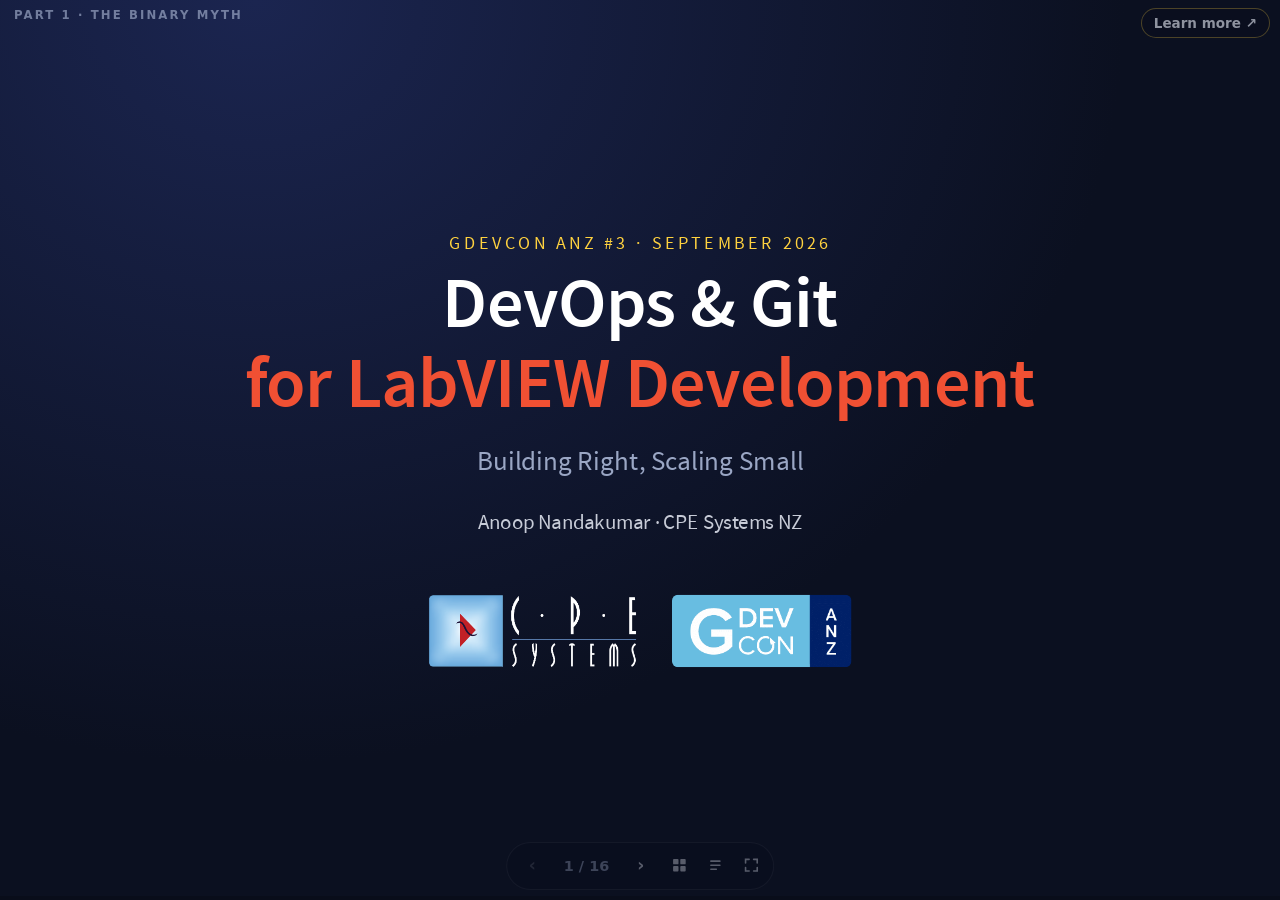
==== commit 39791d61: "feat: CPE + GDevCon branding and card icons - CPE logo vendored to slides/img/cpe-logo.png; shown wi" ====
--- a/slides/index.html
+++ b/slides/index.html
@@ -23,6 +23,10 @@
       <h1>DevOps &amp; Git<br><span class="accent">for LabVIEW Development</span></h1>
       <p class="subtitle">Building Right, Scaling Small</p>
       <p class="speaker">Anoop Nandakumar · CPE Systems NZ</p>
+      <div class="brand-logos">
+        <img src="img/cpe-logo.png" alt="CPE Systems NZ">
+        <img src="img/gdevcon-anz.png" alt="GDevCon ANZ">
+      </div>
       <aside class="notes">Post-lunch slot: get people moving early. Point out that this deck is running live inside a LabVIEW Web Browser Front Panel Control (demo_Web Browser Front Panel Control.vi).</aside>
       <div class="learn-more-links" hidden>
         <a href="https://github.com/CPE-Systems-NZ-Limited/anoop-gdevcon-anz-2026">Talk repo: slides &amp; demos (GitHub)</a>
@@ -72,7 +76,7 @@
       <h2>SVN / No SCC: A Ticking Time Bomb</h2>
       <div class="grid-2">
         <div class="card warn">
-          <h3>Security &amp; resilience</h3>
+          <h3><svg class="icon" viewBox="0 0 16 16" aria-hidden="true"><path d="M8 1.5l5 2v4.2c0 3.4-2.3 5.8-5 6.8-2.7-1-5-3.4-5-6.8V3.5l5-2z" fill="none" stroke="currentColor" stroke-width="1.4" stroke-linejoin="round"/></svg>Security &amp; resilience</h3>
           <ul>
             <li>One central server: SVN offline = whole team blocked</li>
             <li>"Code on a shared drive" has no audit trail</li>
@@ -81,7 +85,7 @@
           </ul>
         </div>
         <div class="card warn">
-          <h3>The AI era</h3>
+          <h3><svg class="icon" viewBox="0 0 16 16" aria-hidden="true"><path d="M9.5 1L4.5 9h3l-1 6 5-8h-3l1-6z" fill="none" stroke="currentColor" stroke-width="1.4" stroke-linejoin="round"/></svg>The AI era</h3>
           <ul>
             <li>AI writes code fast — review has to keep up</li>
             <li>AI assistants, CI/CD and review tools are Git-native</li>
@@ -190,7 +194,7 @@
       <p class="lead small">You don't need a command line to be a DevOps engineer</p>
       <div class="grid-3">
         <div class="card">
-          <h3>SourceTree</h3>
+          <h3><svg class="icon" viewBox="0 0 16 16" aria-hidden="true"><circle cx="4.5" cy="4" r="1.6" fill="none" stroke="currentColor" stroke-width="1.4"/><circle cx="4.5" cy="12" r="1.6" fill="none" stroke="currentColor" stroke-width="1.4"/><circle cx="11.5" cy="6" r="1.6" fill="none" stroke="currentColor" stroke-width="1.4"/><path d="M4.5 5.6v4.8M11.5 7.6c0 2-2.8 2.8-5.4 2.9" fill="none" stroke="currentColor" stroke-width="1.4" stroke-linecap="round"/></svg>SourceTree</h3>
           <ul>
             <li>Free (Atlassian)</li>
             <li>Built-in Git Flow buttons</li>
@@ -198,7 +202,7 @@
           </ul>
         </div>
         <div class="card">
-          <h3>GitKraken</h3>
+          <h3><svg class="icon" viewBox="0 0 16 16" aria-hidden="true"><path d="M8 2l6 3-6 3-6-3 6-3zM2.5 8.5L8 11.5l5.5-3M2.5 11.5L8 14.5l5.5-3" fill="none" stroke="currentColor" stroke-width="1.4" stroke-linejoin="round"/></svg>GitKraken</h3>
           <ul>
             <li>Visual commit graph</li>
             <li>Drag-and-drop merge / rebase</li>
@@ -206,7 +210,7 @@
           </ul>
         </div>
         <div class="card warn">
-          <h3>TortoiseGit</h3>
+          <h3><svg class="icon" viewBox="0 0 16 16" aria-hidden="true"><path d="M3.5 10.5a4.5 4.5 0 0 1 9 0v1h-9v-1zM8 6v4.5M5.5 7v3.5M10.5 7v3.5M2.5 12.5h11" fill="none" stroke="currentColor" stroke-width="1.4" stroke-linecap="round"/></svg>TortoiseGit</h3>
           <ul>
             <li>Free, right-click menus in Windows Explorer</li>
             <li>Familiar for TortoiseSVN users</li>
@@ -265,7 +269,7 @@
       <p class="lead small">LabVIEW 2025 Q1 compare improvements · 2025 Q3 comparison reports from the CLI</p>
       <div class="grid-2">
         <div class="card">
-          <h3>Review a PR locally</h3>
+          <h3><svg class="icon" viewBox="0 0 16 16" aria-hidden="true"><path d="M1.5 8s2.5-4.5 6.5-4.5S14.5 8 14.5 8 12 12.5 8 12.5 1.5 8 1.5 8z" fill="none" stroke="currentColor" stroke-width="1.4"/><circle cx="8" cy="8" r="1.8" fill="none" stroke="currentColor" stroke-width="1.4"/></svg>Review a PR locally</h3>
           <ul>
             <li>Front panel &amp; block diagram side by side</li>
             <li>Step through each highlighted change</li>
@@ -273,7 +277,7 @@
           </ul>
         </div>
         <div class="card">
-          <h3>Put it on the PR</h3>
+          <h3><svg class="icon" viewBox="0 0 16 16" aria-hidden="true"><path d="M8 10.5V3M5 6l3-3 3 3M2.5 10.5v3h11v-3" fill="none" stroke="currentColor" stroke-width="1.4" stroke-linecap="round" stroke-linejoin="round"/></svg>Put it on the PR</h3>
           <ul>
             <li>PR web pages can't render a VI diff</li>
             <li>Generate a comparison report from the LabVIEW CLI</li>
@@ -312,9 +316,9 @@
       <h2>Scaling for Systems Integrators</h2>
       <p class="lead small">Lessons from CPE Systems NZ · SVN → Azure DevOps Git for a large industrial test-equipment customer</p>
       <div class="grid-3">
-        <div class="card"><h3>50 repos</h3><p>23 hardware · 26 software · 1 shared library, migrated in January 2026</p></div>
-        <div class="card"><h3>4 super-repos</h3><p>Git submodules group components into deployable test systems</p></div>
-        <div class="card"><h3>History kept</h3><p>SVN authors mapped to Git identities, so history stays traceable</p></div>
+        <div class="card"><h3><svg class="icon" viewBox="0 0 16 16" aria-hidden="true"><rect x="2" y="2" width="5" height="5" rx="1" fill="none" stroke="currentColor" stroke-width="1.4"/><rect x="9" y="2" width="5" height="5" rx="1" fill="none" stroke="currentColor" stroke-width="1.4"/><rect x="5.5" y="9" width="5" height="5" rx="1" fill="none" stroke="currentColor" stroke-width="1.4"/></svg>50 repos</h3><p>23 hardware · 26 software · 1 shared library, migrated in January 2026</p></div>
+        <div class="card"><h3><svg class="icon" viewBox="0 0 16 16" aria-hidden="true"><rect x="2" y="2" width="12" height="12" rx="1.5" fill="none" stroke="currentColor" stroke-width="1.4"/><rect x="5.5" y="5.5" width="5" height="5" rx="0.8" fill="none" stroke="currentColor" stroke-width="1.4"/></svg>4 super-repos</h3><p>Git submodules group components into deployable test systems</p></div>
+        <div class="card"><h3><svg class="icon" viewBox="0 0 16 16" aria-hidden="true"><circle cx="8" cy="8" r="5.8" fill="none" stroke="currentColor" stroke-width="1.4"/><path d="M8 4.8V8l2.6 1.6" fill="none" stroke="currentColor" stroke-width="1.4" stroke-linecap="round"/></svg>History kept</h3><p>SVN authors mapped to Git identities, so history stays traceable</p></div>
       </div>
       <p class="callout">One template for every repo · access limited per customer project · pilot first, then batch · protected <code>master</code></p>
       <aside class="notes">Customer anonymised on purpose (public repo). Dozens of customer repos: same template (.gitignore, .gitattributes with LFS, folder layout) everywhere. Repository access is limited per project, and external collaborators get guest access. Phased rollout: one simple repo, then a complex one, then a super-repo, then batch. Author mapping with a default fallback, iterated over several rounds. Submodules use relative URLs; every super-repo has a README.</aside>
@@ -329,15 +333,15 @@
       <h2>The Meta-Demo: Presenting Inside LabVIEW</h2>
       <div class="grid-3">
         <div class="card">
-          <h3>LabVIEW Demo Station</h3>
+          <h3><svg class="icon" viewBox="0 0 16 16" aria-hidden="true"><rect x="2" y="2.5" width="12" height="8" rx="1" fill="none" stroke="currentColor" stroke-width="1.4"/><path d="M8 10.5v2.2M5.5 14h5" fill="none" stroke="currentColor" stroke-width="1.4" stroke-linecap="round"/></svg>LabVIEW Demo Station</h3>
           <p>Darren Nattinger's plugin-based demo framework — each demo is a <code>demo_</code> / <code>try_</code> VI pair</p>
         </div>
         <div class="card">
-          <h3>Web Browser Front Panel Control</h3>
+          <h3><svg class="icon" viewBox="0 0 16 16" aria-hidden="true"><rect x="2" y="2.5" width="12" height="11" rx="1" fill="none" stroke="currentColor" stroke-width="1.4"/><path d="M2 5.5h12" fill="none" stroke="currentColor" stroke-width="1.4"/><circle cx="8" cy="9.5" r="2.3" fill="none" stroke="currentColor" stroke-width="1.4"/></svg>Web Browser Front Panel Control</h3>
           <p>LabVIEW 2026 Q1 control drives these slides — locally from disk, or from GitHub Pages</p>
         </div>
         <div class="card">
-          <h3>Git in action</h3>
+          <h3><svg class="icon" viewBox="0 0 16 16" aria-hidden="true"><circle cx="4.5" cy="4" r="1.6" fill="none" stroke="currentColor" stroke-width="1.4"/><circle cx="4.5" cy="12" r="1.6" fill="none" stroke="currentColor" stroke-width="1.4"/><circle cx="11.5" cy="6" r="1.6" fill="none" stroke="currentColor" stroke-width="1.4"/><path d="M4.5 5.6v4.8M11.5 7.6c0 2-2.8 2.8-5.4 2.9" fill="none" stroke="currentColor" stroke-width="1.4" stroke-linecap="round"/></svg>Git in action</h3>
           <p>Clean <code>.gitignore</code>, then switch branches in SourceTree / GitKraken and watch the deck change</p>
         </div>
       </div>
@@ -428,6 +432,10 @@
       <p class="subtitle">Thank you</p>
       <p class="speaker">Anoop Nandakumar · CPE Systems NZ</p>
       <p class="cta small-cta">github.com/CPE-Systems-NZ-Limited/anoop-gdevcon-anz-2026</p>
+      <div class="brand-logos">
+        <img src="img/cpe-logo.png" alt="CPE Systems NZ">
+        <img src="img/gdevcon-anz.png" alt="GDevCon ANZ">
+      </div>
       <div class="learn-more-links" hidden>
         <a href="https://github.com/CPE-Systems-NZ-Limited/anoop-gdevcon-anz-2026">Talk repo on GitHub</a>
       </div>
@@ -449,6 +457,7 @@
   <button type="button" id="learn-more-btn" aria-expanded="false" aria-controls="learn-more-panel" title="Learn more (L)">Learn more <span aria-hidden="true">&#8599;</span></button>
   <div class="learn-more-panel" id="learn-more-panel" role="menu" hidden></div>
 </div>
+<img class="cpe-mark" id="cpe-mark" src="img/cpe-logo.png" alt="CPE Systems NZ">
 
 <script src="vendor/reveal/reveal.js"></script>
 <script src="vendor/reveal/plugin/notes/notes.js"></script>
--- a/slides/css/theme.css
+++ b/slides/css/theme.css
@@ -184,6 +184,7 @@
 @media (max-width: 640px), (max-height: 420px) {
   .deck-nav button.secondary { display: none; }
   .act-label { display: none; }
+  .cpe-mark { display: none; }
 }
 
 /* Very wide/short hosts: the stage is pillarboxed, so park the nav in the free right-hand gutter */
@@ -192,11 +193,11 @@
 }
 
 @media print {
-  .deck-nav, .act-label, .learn-more { display: none !important; }
+  .deck-nav, .act-label, .learn-more, .cpe-mark { display: none !important; }
 }
 
 /* ---------- Speaker-notes page (index.html?view=notes) ---------- */
-html.notes-view .reveal, html.notes-view .deck-nav, html.notes-view .act-label, html.notes-view .learn-more { display: none !important; }
+html.notes-view .reveal, html.notes-view .deck-nav, html.notes-view .act-label, html.notes-view .learn-more, html.notes-view .cpe-mark { display: none !important; }
 /* Only the viewport scrolls: a scrollable body would capture the sticky header. */
 html.notes-view { height: auto; overflow: auto; background: var(--bg); }
 html.notes-view body { height: auto; overflow: visible; background: var(--bg); color: var(--fg); }
@@ -242,3 +243,14 @@
 .reveal .talk em { color: var(--accent-2); }
 .reveal .talk small { color: var(--muted); }
 .reveal .talk span { color: var(--muted); }
+
+/* Brand marks (CPE + GDevCon) */
+.reveal .brand-logos { display: flex; justify-content: center; align-items: center; gap: 1.2em; margin-top: 1.3em; }
+.reveal .brand-logos img { height: 2.4em; width: auto; border-radius: 0.2em; }
+
+/* Card header icons */
+.reveal .card h3 .icon { width: 1em; height: 1em; margin-right: 0.35em; vertical-align: -0.16em; }
+
+/* Small CPE mark top-right; parked left of the Learn more button */
+.cpe-mark { position: fixed; top: 13px; right: 118px; height: 26px; width: auto; z-index: 30; opacity: 0.9; }
+.cpe-mark[hidden] { display: none; }
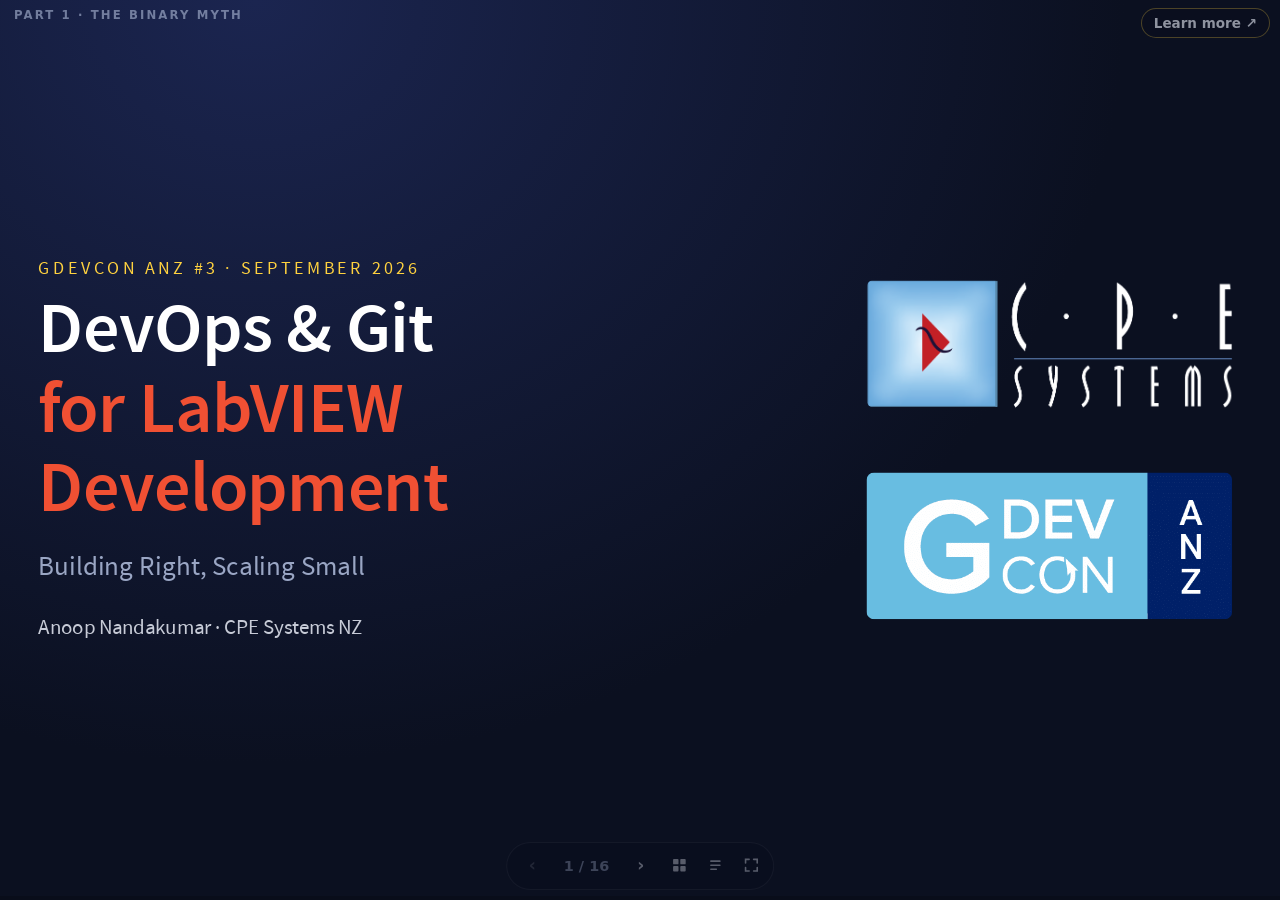
==== commit e701ebbe: "feat: 2/3 + 1/3 split layout on title and closing slides Text column left, CPE + GDevCon ANZ logos s" ====
--- a/slides/index.html
+++ b/slides/index.html
@@ -19,13 +19,17 @@
 
     <!-- ===================== PART 1 · THE BINARY MYTH ===================== -->
     <section class="title-slide" data-act="Part 1 · The Binary Myth">
-      <p class="kicker">GDevCon ANZ #3 · September 2026</p>
-      <h1>DevOps &amp; Git<br><span class="accent">for LabVIEW Development</span></h1>
-      <p class="subtitle">Building Right, Scaling Small</p>
-      <p class="speaker">Anoop Nandakumar · CPE Systems NZ</p>
-      <div class="brand-logos">
-        <img src="img/cpe-logo.png" alt="CPE Systems NZ">
-        <img src="img/gdevcon-anz.png" alt="GDevCon ANZ">
+      <div class="split">
+        <div class="split-main">
+          <p class="kicker">GDevCon ANZ #3 · September 2026</p>
+          <h1>DevOps &amp; Git<br><span class="accent">for LabVIEW Development</span></h1>
+          <p class="subtitle">Building Right, Scaling Small</p>
+          <p class="speaker">Anoop Nandakumar · CPE Systems NZ</p>
+        </div>
+        <div class="brand-logos">
+          <img src="img/cpe-logo.png" alt="CPE Systems NZ">
+          <img src="img/gdevcon-anz.png" alt="GDevCon ANZ">
+        </div>
       </div>
       <aside class="notes">Post-lunch slot: get people moving early. Point out that this deck is running live inside a LabVIEW Web Browser Front Panel Control (demo_Web Browser Front Panel Control.vi).</aside>
       <div class="learn-more-links" hidden>
@@ -428,13 +432,17 @@
     </section>
 
     <section class="title-slide" data-act="Part 5 · Wrap-up">
-      <h2>Questions?</h2>
-      <p class="subtitle">Thank you</p>
-      <p class="speaker">Anoop Nandakumar · CPE Systems NZ</p>
-      <p class="cta small-cta">github.com/CPE-Systems-NZ-Limited/anoop-gdevcon-anz-2026</p>
-      <div class="brand-logos">
-        <img src="img/cpe-logo.png" alt="CPE Systems NZ">
-        <img src="img/gdevcon-anz.png" alt="GDevCon ANZ">
+      <div class="split">
+        <div class="split-main">
+          <h2>Questions?</h2>
+          <p class="subtitle">Thank you</p>
+          <p class="speaker">Anoop Nandakumar · CPE Systems NZ</p>
+          <p class="cta small-cta">github.com/CPE-Systems-NZ-Limited/anoop-gdevcon-anz-2026</p>
+        </div>
+        <div class="brand-logos">
+          <img src="img/cpe-logo.png" alt="CPE Systems NZ">
+          <img src="img/gdevcon-anz.png" alt="GDevCon ANZ">
+        </div>
       </div>
       <div class="learn-more-links" hidden>
         <a href="https://github.com/CPE-Systems-NZ-Limited/anoop-gdevcon-anz-2026">Talk repo on GitHub</a>
--- a/slides/css/theme.css
+++ b/slides/css/theme.css
@@ -248,6 +248,12 @@
 .reveal .brand-logos { display: flex; justify-content: center; align-items: center; gap: 1.2em; margin-top: 1.3em; }
 .reveal .brand-logos img { height: 2.4em; width: auto; border-radius: 0.2em; }
 
+/* Title/closing slides: 2/3 text + 1/3 logos, like the case-study decks */
+.reveal .split { display: grid; grid-template-columns: 2fr 1fr; gap: 1.6em; align-items: center; text-align: left; width: 100%; }
+.reveal .split .brand-logos { flex-direction: column; gap: 0.9em; margin-top: 0; }
+.reveal .split .brand-logos img { width: 100%; height: auto; border-radius: 0.25em; }
+.reveal .title-slide .split h2::after { margin-left: 0; margin-right: 0; }
+
 /* Card header icons */
 .reveal .card h3 .icon { width: 1em; height: 1em; margin-right: 0.35em; vertical-align: -0.16em; }
 
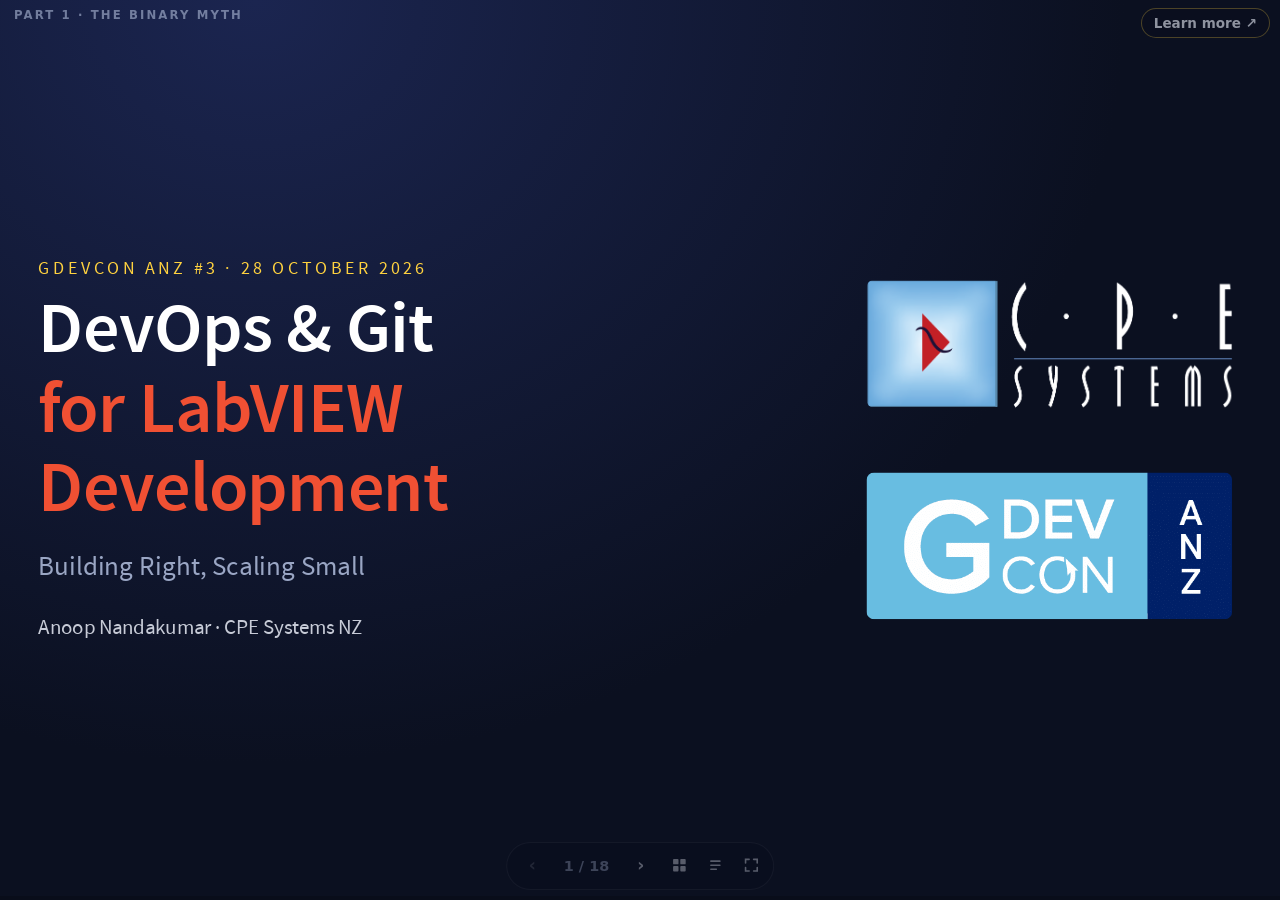
==== commit 93cd37a0: "feat: establish presenter context and DevOps foundations before Git Correct the conference date and " ====
--- a/slides/index.html
+++ b/slides/index.html
@@ -21,7 +21,7 @@
     <section class="title-slide" data-act="Part 1 · The Binary Myth">
       <div class="split">
         <div class="split-main">
-          <p class="kicker">GDevCon ANZ #3 · September 2026</p>
+          <p class="kicker">GDevCon ANZ #3 · 28 October 2026</p>
           <h1>DevOps &amp; Git<br><span class="accent">for LabVIEW Development</span></h1>
           <p class="subtitle">Building Right, Scaling Small</p>
           <p class="speaker">Anoop Nandakumar · CPE Systems NZ</p>
@@ -31,10 +31,75 @@
           <img src="img/gdevcon-anz.png" alt="GDevCon ANZ">
         </div>
       </div>
-      <aside class="notes">Post-lunch slot: get people moving early. Point out that this deck is running live inside a LabVIEW Web Browser Front Panel Control (demo_Web Browser Front Panel Control.vi).</aside>
+      <aside class="notes"><p><strong>Opening — show of hands:</strong> Who has ever fixed the same bug twice because the earlier fix went missing? Pause, acknowledge the hands, and connect this to a familiar problem rather than a new tool.</p><p><strong>Audience thought:</strong> I'm comfortable with what I'm doing. Why change? This is about making changes recoverable, understandable and safe to share, not telling experienced developers to start again. If this feels like another tool to learn, or something you have already tried, your existing experience still matters.</p><p><strong>Bridge:</strong> First, a little context on the experience behind this presentation.</p>Post-lunch slot: get people moving early. Point out that this deck is running live inside a LabVIEW Web Browser Front Panel Control (demo_Web Browser Front Panel Control.vi).</aside>
       <div class="learn-more-links" hidden>
         <a href="https://github.com/CPE-Systems-NZ-Limited/anoop-gdevcon-anz-2026">Talk repo: slides &amp; demos (GitHub)</a>
         <a href="https://github.com/CPE-Systems-NZ-Limited/anoop-gdevcon-anz-2026/tree/develop/slides">How these slides run offline &amp; inside LabVIEW</a>
+      </div>
+    </section>
+
+    <section data-act="Introduction · Context">
+      <h2>About the Presenter</h2>
+      <p class="lead small">Anoop Nandakumar · CPE Systems NZ</p>
+      <ol class="presenter-timeline" aria-label="Experience timeline">
+        <li><strong>2011</strong><span>Introduced to<br>LabVIEW</span></li>
+        <li><strong>2014</strong><span>Joined<br>CPE Systems</span></li>
+        <li><strong>2015</strong><span>Certified LabVIEW Developer<br>Started using TestStand</span></li>
+        <li><strong>2021</strong><span>Certified Professional<br>Instructor</span></li>
+      </ol>
+      <div class="presenter-badges">
+        <img src="img/ni-cld.png" alt="NI Certified LabVIEW Developer badge">
+        <img src="img/ni-cpi.png" alt="NI Certified Professional Instructor badge">
+      </div>
+      <p class="callout">A practical perspective: LabVIEW, TestStand and evolving our team workflow.</p>
+      <aside class="notes">
+        <p><strong>Keep it brief:</strong> Introduced to LabVIEW in 2011; joined CPE Systems in 2014; CLD and using TestStand since 2015; CPI since 2021. This is context for the presentation, not a full biography.</p>
+        <p><strong>Key point:</strong> I am sharing a practical, evolving workflow from working with graphical code and test systems, not prescribing a single correct toolchain.</p>
+        <p><strong>Bridge:</strong> Before discussing Git, let's put it on a shared map of the development workflow.</p>
+      </aside>
+      <div class="learn-more-links" hidden>
+        <a href="https://github.com/CPE-Systems-NZ-Limited/anoop-gdevcon-anz-2026">Talk repo: context, slides and demos</a>
+      </div>
+    </section>
+
+    <section data-act="Introduction · The Workflow">
+      <h2>DevOps: Connect the Pieces</h2>
+      <p class="lead small">How does a requirement become a tested, traceable release?</p>
+      <div class="workflow-map">
+        <div class="card">
+          <h3>1 · Plan &amp; track</h3>
+          <p>Requirements · work items · defects</p>
+          <p class="workflow-tools">GitHub Issues / Projects<br>Jira · Azure Boards</p>
+        </div>
+        <span class="workflow-arrow" aria-hidden="true">→</span>
+        <div class="card workflow-focus">
+          <h3>2 · Version &amp; review</h3>
+          <p>Git · branches · pull requests</p>
+          <p class="workflow-tools">Hosted on GitHub,<br>GitLab or Azure Repos</p>
+        </div>
+        <span class="workflow-arrow" aria-hidden="true">→</span>
+        <div class="card">
+          <h3>3 · Build, test &amp; deliver</h3>
+          <p>Automated checks · releases</p>
+          <p class="workflow-tools">CI/CD pipelines<br>See Pranay's container talk</p>
+        </div>
+      </div>
+      <p class="workflow-feedback">← Feedback from tests and operation informs the next change</p>
+      <p class="callout"><strong>Traceability connects them:</strong> requirement → change → review → test → release → security fix</p>
+      <p class="caption">Today's focus: Git and the working practices underneath CI/CD — adopt one useful piece at a time.</p>
+      <aside class="notes">
+        <p><strong>Thought trigger:</strong> I've used GitHub — isn't that source control? Git is the version-control system; GitHub is a hosting and collaboration platform, not a synonym for Git.</p>
+        <p><strong>Workflow foundations:</strong> Plan and track requirements, work items and defects in GitHub Issues/Projects, Jira or Azure Boards. Version and review changes with Git, hosted on GitHub, GitLab or Azure Repos. Build, test and deliver with CI/CD. Link requirements to changes, tests, releases and security fixes.</p>
+        <p><strong>Example:</strong> Record an instrument timeout defect as a work item, make the fix on a branch, review it, run the checks and identify the release containing the fix. Use test results and operational feedback to guide the next work item.</p>
+        <p><strong>Scope:</strong> This is a simplified map, not a complete definition of DevOps. Shared responsibility, feedback and continuous improvement matter as much as the tools. You do not need to replace every platform at once. Today I am focusing on Git and the working practices underneath CI/CD; build on Pranay's talk for containers and pipelines.</p>
+        <p><strong>Security connection:</strong> Requirements, documentation and traceable fixes support secure development. Git is one part of the evidence, not proof of compliance by itself. See Steve Summers' NI Security discussion and the NI secure-development reference; avoid an unverified universal five-year support claim.</p>
+        <p><strong>Bridge:</strong> With that shared map, let's address the concern graphical developers often have about version control.</p>
+      </aside>
+      <div class="learn-more-links" hidden>
+        <a href="https://git-scm.com/book/en/v2/Getting-Started-About-Version-Control">Pro Git: About version control</a>
+        <a href="https://learn.microsoft.com/en-us/azure/devops/repos/?view=azure-devops">Microsoft: Azure Repos documentation</a>
+        <a href="https://discord.com/channels/1177504067635908608/1558057302269890571">Pranay Chandragiri: container talk (GDevCon Discord)</a>
+        <a href="https://www.ni.com/en/support/security/product-security/labview/secure-development-sdlc-framework.html">NI: LabVIEW secure development framework</a>
       </div>
     </section>
 
@@ -47,7 +112,7 @@
         <li class="fragment">…heard it</li>
         <li class="fragment">…had a build broken by a binary merge conflict</li>
       </ul>
-      <aside class="notes">Interactive poll #1. Keep hands up and count roughly; come back to the "broken build" group on the Git Flow slide.</aside>
+      <aside class="notes"><p><strong>Show of hands:</strong> Who uses version control today — SVN, Git, or something else? Acknowledge each group without ranking them. Use the on-screen binary questions as quick follow-ups, not three lengthy polls.</p><p><strong>Audience thought:</strong> LabVIEW is binary; Git is not the right tool. Separate storing versions from comparing and merging them. Both systems can store VIs; meaningful graphical comparison needs LabVIEW-aware tools. Conflicts need an intentional resolution, not blind acceptance.</p><p><strong>Bridge:</strong> Let's separate what the repository does from what the comparison tool does.</p>Interactive poll #1. Keep hands up and count roughly; come back to the "broken build" group on the Git Flow slide.</aside>
       <div class="learn-more-links" hidden>
         <a href="https://git-scm.com/book/en/v2/Getting-Started-About-Version-Control">Pro Git: About version control</a>
         <a href="https://www.atlassian.com/git/tutorials/migrating-overview">Atlassian: Migrating from SVN to Git</a>
@@ -99,7 +164,7 @@
         </div>
       </div>
       <p class="callout">Tamper-evident history + reviewed PRs into a protected <code>master</code></p>
-      <aside class="notes">Git commit IDs are hashes over content and parent commits, so rewriting old history changes every later ID: tampering is visible. Author names are free text though; only signed commits/tags verify who made them (GitHub shows "Verified"). Don't claim "cryptographically verified" unless signing is on.</aside>
+      <aside class="notes"><p><strong>Thought trigger:</strong> This always breaks, and I don't know what changed. A repository records changes; reviews, tests and release controls help us judge whether those changes are safe.</p><p><strong>Security context:</strong> Connect to Steve Summers' NI Security talk: requirements, documentation and traceability matter throughout secure development and patch maintenance. Git supports this evidence; it does not establish CRA compliance by itself. Do not state a universal five-year support obligation without checking the applicable requirements and product scope. SVN also has version history and audit information; distinguish its capabilities from an unversioned shared drive rather than treating them as the same.</p><p><strong>Bridge:</strong> These practices help even if your only teammate is your future self.</p>Git commit IDs are hashes over content and parent commits, so rewriting old history changes every later ID: tampering is visible. Author names are free text though; only signed commits/tags verify who made them (GitHub shows "Verified"). Don't claim "cryptographically verified" unless signing is on.</aside>
       <div class="learn-more-links" hidden>
         <a href="https://git-scm.com/book/en/v2/Git-Internals-Git-Objects">Pro Git: How Git stores history (objects &amp; hashes)</a>
         <a href="https://git-scm.com/book/en/v2/Git-Tools-Signing-Your-Work">Pro Git: Signing your work</a>
@@ -117,6 +182,7 @@
         <li class="fragment"><strong>History is documentation</strong> — for clients, audits and handover</li>
         <li class="fragment"><strong>Your future self is your teammate</strong></li>
       </ul>
+      <aside class="notes"><p><strong>Thought trigger:</strong> Why not just create a local copy? Or: I'm sure I fixed that bug before, but I have lost the change and have to redo it.</p><p><strong>Answer:</strong> Local copies can be useful snapshots, but names like final_v2 do not explain intent or reliably reconcile changes. Small commits give identifiable save points, history helps locate the earlier fix, and a pushed remote provides another copy. Uncommitted or unpushed work is not automatically protected.</p><p><strong>Commit-message example:</strong> Replace “updated code”, “updated design” or “new version” with “Fix timeout handling so a disconnected instrument cannot hang the test sequence”. Link the relevant work item and explain why the change was needed. Keep commits focused so the message describes a coherent change.</p><p><strong>Bridge:</strong> Save points are useful; separating unfinished work from releasable work is the next step.</p></aside>
       <div class="learn-more-links" hidden>
         <a href="https://git-scm.com/book/en/v2/Git-Branching-Branches-in-a-Nutshell">Pro Git: Branches in a nutshell</a>
         <a href="https://learngitbranching.js.org/">Learn Git Branching (interactive)</a>
@@ -186,7 +252,7 @@
       </div>
       <p class="caption"><code>feature/*</code> → <code>develop</code>: merge commit · <code>develop</code> → <code>master</code>: reviewed PR + tag <code>vX.Y.Z</code> · <code>hotfix/*</code> → <code>master</code> and <code>develop</code></p>
       <p class="caption small-note">No direct commits to <code>master</code> · optional <code>bugfix/*</code> and <code>release/*</code></p>
-      <aside class="notes">CPE standard: features branch from develop, stay narrow and short-lived, merge back with a merge commit and are deleted. develop must stay buildable. master is protected: PR with reviewer approval, no force pushes, every production merge tagged v&lt;major&gt;.&lt;minor&gt;.&lt;patch&gt;. Hotfixes branch from master and merge into both. release/* is optional. (GitHub's default name is main; same role.)</aside>
+      <aside class="notes"><p><strong>Thought trigger:</strong> Why not just commit to main or master? A branch isolates a change while it is being developed and reviewed. A pull request is the proposed change and its review conversation; merging incorporates it into the destination branch.</p><p><strong>Conflict cue:</strong> It errors when I merge. A conflict means Git cannot safely choose the combined result automatically; it does not necessarily mean the work is lost. Inspect both changes, use LabVIEW-aware comparison/merge tools where supported, agree the intended result and test it. Keep branches short-lived and coordinate ownership of shared VIs. Branches do not eliminate conflicts.</p><p><strong>Qualification:</strong> This is CPE's workflow, not the only valid DevOps workflow. Disciplined trunk-based development can also work; the problem is uncontrolled unfinished changes reaching production.</p><p><strong>Bridge:</strong> You can follow this workflow visually; you do not have to start with command-line syntax.</p>CPE standard: features branch from develop, stay narrow and short-lived, merge back with a merge commit and are deleted. develop must stay buildable. master is protected: PR with reviewer approval, no force pushes, every production merge tagged v&lt;major&gt;.&lt;minor&gt;.&lt;patch&gt;. Hotfixes branch from master and merge into both. release/* is optional. (GitHub's default name is main; same role.)</aside>
       <div class="learn-more-links" hidden>
         <a href="https://nvie.com/posts/a-successful-git-branching-model/">Vincent Driessen: A successful Git branching model</a>
         <a href="https://www.atlassian.com/git/tutorials/comparing-workflows/gitflow-workflow">Atlassian: Gitflow workflow</a>
@@ -223,7 +289,7 @@
         </div>
       </div>
       <p class="callout">Point any of them at <strong>LVCompare.exe</strong> and <strong>LVMerge.exe</strong> — VI diffs open in LabVIEW, not as unreadable bytes.</p>
-      <aside class="notes">TortoiseGit is fine for developers coming from TortoiseSVN, but it doesn't guide you through Git Flow, so people tend to commit straight to one branch like SVN trunk. If you use it, follow the branching rules deliberately.</aside>
+      <aside class="notes"><p><strong>Thought triggers:</strong> TortoiseSVN has an equivalent in Git — why not stick with TortoiseGit? Why use a GUI when there is a command line?</p><p><strong>Answer:</strong> A familiar interface is a valid starting point. Neither GUI nor command line is inherently more professional. We use a graphical programming language; a visual history can be a useful way to understand branches and changes. Choose an interface that helps you inspect the work and apply the agreed workflow. TortoiseGit does not enforce or ease Git Flow with dedicated buttons; follow the branch and review rules deliberately.</p><p><strong>Bridge:</strong> The client is only one piece; next configure the repository for LabVIEW files.</p>TortoiseGit is fine for developers coming from TortoiseSVN, but it doesn't guide you through Git Flow, so people tend to commit straight to one branch like SVN trunk. If you use it, follow the branching rules deliberately.</aside>
       <div class="learn-more-links" hidden>
         <a href="https://www.sourcetreeapp.com/">SourceTree</a>
         <a href="https://www.gitkraken.com/">GitKraken</a>
@@ -294,6 +360,7 @@
       <div class="learn-more-links" hidden>
         <a href="https://www.ni.com/docs/en-US/bundle/labview/page/comparing-vis.html">NI: Comparing VIs</a>
         <a href="https://www.ni.com/docs/en-US/bundle/labview/page/merging-vis.html">NI: Merging VIs</a>
+        <a href="https://www.ni.com/docs/en-US/bundle/labview/page/running-operations-using-the-command-line-interface-for-labview.html">NI: LabVIEW command-line interface</a>
         <a href="https://github.com/CPE-Systems-NZ-Limited/anoop-gdevcon-anz-2026/tree/develop/LabVIEW%20Demo%20Station/Demos/2025%20Q1%20Features/Compare%20VI%20Improvements">Demo: Compare VI Improvements</a>
         <a href="https://github.com/CPE-Systems-NZ-Limited/anoop-gdevcon-anz-2026/tree/develop/LabVIEW%20Demo%20Station/Demos/2025%20Q3%20Features/Comparison%20Reports%20from%20CLI">Demo: Comparison Reports from CLI</a>
       </div>
@@ -309,9 +376,9 @@
         <li>One workflow for test code and product code</li>
       </ul>
       <p class="demo-tag">Live demo</p>
-      <aside class="notes">Check feature wording against the TestStand 2025 release notes before the talk. TODO: add the NI TestStand Git documentation link to Learn more.</aside>
-      <div class="learn-more-links" hidden>
-        <a href="https://www.ni.com/en/support/downloads/software-products/download.teststand.html">NI TestStand downloads &amp; release notes</a>
+      <aside class="notes"><p><strong>Thought trigger:</strong> I didn't know TestStand had a Git pane or Git integration.</p><p><strong>Demo cue:</strong> Show the supported actions in the installed Sequence Editor and connect them to the same repository, history and review concepts. Demonstrate only capabilities confirmed in that version; do not infer support for every Git operation from the presence of the pane.</p><p><strong>Bridge:</strong> The tools are available; how do we introduce them into an existing project?</p>Check feature wording against the TestStand 2025 release notes before the talk.</aside>
+      <div class="learn-more-links" hidden>
+        <a href="https://www.ni.com/docs/en-US/bundle/teststand-api-ref/page/tsref/git-pane.html">NI: TestStand Sequence Editor Git pane</a>
       </div>
     </section>
 
@@ -325,11 +392,13 @@
         <div class="card"><h3><svg class="icon" viewBox="0 0 16 16" aria-hidden="true"><circle cx="8" cy="8" r="5.8" fill="none" stroke="currentColor" stroke-width="1.4"/><path d="M8 4.8V8l2.6 1.6" fill="none" stroke="currentColor" stroke-width="1.4" stroke-linecap="round"/></svg>History kept</h3><p>SVN authors mapped to Git identities, so history stays traceable</p></div>
       </div>
       <p class="callout">One template for every repo · access limited per customer project · pilot first, then batch · protected <code>master</code></p>
-      <aside class="notes">Customer anonymised on purpose (public repo). Dozens of customer repos: same template (.gitignore, .gitattributes with LFS, folder layout) everywhere. Repository access is limited per project, and external collaborators get guest access. Phased rollout: one simple repo, then a complex one, then a super-repo, then batch. Author mapping with a default fallback, iterated over several rounds. Submodules use relative URLs; every super-repo has a README.</aside>
+      <aside class="notes"><p><strong>Show of hands:</strong> Who is still working with an SVN repository?</p><p><strong>Audience question:</strong> I have a large SVN repository, or several repositories. How do I migrate to Git?</p><p><strong>Answer:</strong> Inventory repositories, dependencies, large files and users. Decide the repository boundaries and history requirements before importing. Pilot a simple project, map authors, validate history, tags and builds, then try a more complex project. Agree a cutover, retain an accessible SVN archive, train the team and expand in stages. Importing history is only one part of changing the workflow; a large repository is not a reason to migrate everything overnight.</p><p><strong>Bridge:</strong> Start with a small, demonstrable example — even the source of this presentation.</p>Customer anonymised on purpose (public repo). Dozens of customer repos: same template (.gitignore, .gitattributes with LFS, folder layout) everywhere. Repository access is limited per project, and external collaborators get guest access. Phased rollout: one simple repo, then a complex one, then a super-repo, then batch. Author mapping with a default fallback, iterated over several rounds. Submodules use relative URLs; every super-repo has a README.</aside>
       <div class="learn-more-links" hidden>
         <a href="https://git-scm.com/book/en/v2/Git-Tools-Submodules">Pro Git: Submodules</a>
         <a href="https://www.atlassian.com/git/tutorials/migrating-overview">Atlassian: Migrating from SVN to Git</a>
         <a href="https://learn.microsoft.com/en-us/azure/devops/repos/git/branch-policies">Azure DevOps: Branch policies</a>
+        <a href="https://learn.microsoft.com/en-us/azure/devops/repos/?view=azure-devops">Microsoft: Azure Repos documentation</a>
+        <a href="https://learn.microsoft.com/en-nz/azure/devops/repos/get-started/?view=azure-devops">Microsoft: Get started with Azure Repos</a>
       </div>
     </section>
 
@@ -355,6 +424,10 @@
         <a href="https://github.com/dnattinger/labview-demo-station">Darren Nattinger: labview-demo-station</a>
         <a href="https://github.com/CPE-Systems-NZ-Limited/anoop-gdevcon-anz-2026/tree/develop/LabVIEW%20Demo%20Station/Demos/2026%20Q1%20Features/Web%20Browser%20Front%20Panel%20Control">Demo: Web Browser Front Panel Control</a>
         <a href="https://github.com/CPE-Systems-NZ-Limited/anoop-gdevcon-anz-2026/tree/develop/slides">How these slides are built &amp; hosted</a>
+        <a href="https://www.ni.com/docs/en-US/bundle/labview/page/web-browser-control.html">NI: Web Browser control</a>
+        <a href="https://www.ni.com/docs/en-US/bundle/labview-api-ref/page/properties-and-methods/vi-server/generic/gobject/control/webbrowser.html">NI: WebBrowser control properties &amp; methods</a>
+        <a href="https://knowledge.ni.com/KnowledgeArticleDetails?id=kA0VU000000Bwn30AC">NI: Web Browser control FAQ</a>
+        <a href="notes.html">Speaker notes for this talk</a>
       </div>
     </section>
 
@@ -368,6 +441,8 @@
         <div class="talk"><img src="img/gdevcon-anz.png" alt="GDevCon ANZ"><div><strong>Pranay Chandragiri</strong> · Soliton Technologies<br><em>Modernizing LabVIEW CI/CD with Containers: From Desktop to Pipeline</em> <small>GDevCon ANZ #3</small><br><span>NI's headless LabVIEW container images + LabVIEWCLI in GitHub Actions</span></div></div>
       </div>
       <aside class="notes">
+        <p><strong>Thought trigger:</strong> Where do I go for the CI/CD part? Pranay's container talk connects the versioned source to repeatable automation. These community talks extend the foundations here; you do not need to introduce every pipeline component at once.</p>
+        <p><strong>Bridge:</strong> Choose one practice to improve next, rather than trying to adopt everything tomorrow.</p>
         <p><strong>Scott Melin, Orbion Space Technology (GDevCon#5).</strong> Small team, near-100% reliability for space hardware, so they needed controlled versioning and automated deployment to production machines (<a href="https://www.youtube.com/watch?v=ULDfoYiwnro&t=0s">0:00</a>).</p>
         <ul>
           <li>Azure DevOps for repos, YAML build pipelines and versioned executables (<a href="https://www.youtube.com/watch?v=ULDfoYiwnro&t=318s">5:18</a>).</li>
@@ -423,11 +498,13 @@
         <li>Branch every change from <code>develop</code>; tag releases <code>vX.Y.Z</code></li>
       </ul>
       <p class="cta">Clone it now — link dropped in the <strong>GDevCon ANZ Discord</strong><br><a id="repo-link" href="https://github.com/CPE-Systems-NZ-Limited/anoop-gdevcon-anz-2026">github.com/CPE-Systems-NZ-Limited/anoop-gdevcon-anz-2026</a></p>
-      <aside class="notes">Discord drop: post the repo link in the GDevCon ANZ Discord now so people can clone during Q&amp;A.</aside>
+      <aside class="notes"><p><strong>Reflection cue:</strong> What is one thing you could improve in your workflow next week? Pause for thought; no further show of hands is needed.</p><p><strong>Two starting points:</strong> If this is new, begin with a small repository, a useful commit message and a recoverable change. If you already know these tools, improve one review, traceability link or repeatable check. You do not need a new platform to improve a practice.</p><p><strong>Bridge:</strong> Let's use the remaining time for what is unclear, or what you would challenge.</p>Discord drop: post the repo link in the GDevCon ANZ Discord now so people can clone during Q&amp;A.</aside>
       <div class="learn-more-links" hidden>
         <a href="https://github.com/CPE-Systems-NZ-Limited/anoop-gdevcon-anz-2026">Talk repo on GitHub</a>
         <a href="https://git-scm.com/book/en/v2">Pro Git (free book)</a>
         <a href="https://learngitbranching.js.org/">Learn Git Branching (interactive)</a>
+        <a href="https://discord.com/channels/1177504067635908608/1558056966465785917">This talk's channel (GDevCon Discord)</a>
+        <a href="https://learn.ni.com/learning-paths/source-code-control">NI: Source Code Control learning path</a>
       </div>
     </section>
 
@@ -444,6 +521,7 @@
           <img src="img/gdevcon-anz.png" alt="GDevCon ANZ">
         </div>
       </div>
+      <aside class="notes"><p><strong>Closing invitation:</strong> What have I left unclear — or what would you challenge?</p><p><strong>If someone thinks “I knew all of this; I didn't learn anything”:</strong> Acknowledge their experience. Ask which practice has worked best for their team and invite a concrete improvement or counterexample that others can learn from.</p><p><strong>If someone thinks “That was a lot of words I need clarified”:</strong> Ask which term or step was unclear. Explain it with one small change moving from a work item to a branch, review, test and release. Avoid answering with more unexplained terminology.</p><p><strong>Reassurance:</strong> If this feels like another tool to learn, the goal is not to replace your experience. Keep what works, choose one manageable improvement and use the public notes and Learn more links afterwards.</p><p><strong>Fallback questions:</strong> Is your next obstacle migrating SVN, choosing a client, resolving a VI conflict, or protecting releases? Take one concrete example rather than reopening every topic.</p></aside>
       <div class="learn-more-links" hidden>
         <a href="https://github.com/CPE-Systems-NZ-Limited/anoop-gdevcon-anz-2026">Talk repo on GitHub</a>
       </div>
@@ -454,7 +532,7 @@
 
 <nav class="deck-nav" aria-label="Slide navigation">
   <button type="button" data-action="prev" aria-label="Previous slide" title="Previous (←)">&#8249;</button>
-  <span class="deck-progress" aria-live="polite"><span id="slide-num">1</span> / <span id="slide-total">16</span></span>
+  <span class="deck-progress" aria-live="polite"><span id="slide-num">1</span> / <span id="slide-total">18</span></span>
   <button type="button" data-action="next" aria-label="Next slide" title="Next (→ / Space)">&#8250;</button>
   <button type="button" data-action="overview" aria-label="Slide overview" title="Overview (Esc)" class="secondary"><svg viewBox="0 0 16 16" width="1em" height="1em" fill="currentColor" aria-hidden="true"><rect x="1" y="1" width="6" height="6" rx="1"/><rect x="9" y="1" width="6" height="6" rx="1"/><rect x="1" y="9" width="6" height="6" rx="1"/><rect x="9" y="9" width="6" height="6" rx="1"/></svg></button>
   <button type="button" data-action="notes" aria-label="Open speaker notes in a new window" title="Speaker notes" class="secondary"><svg viewBox="0 0 16 16" width="1em" height="1em" fill="none" stroke="currentColor" stroke-width="1.8" stroke-linecap="round" aria-hidden="true"><path d="M3 3.5h10M3 8h10M3 12.5h6"/></svg></button>
--- a/slides/css/theme.css
+++ b/slides/css/theme.css
@@ -260,3 +260,16 @@
 /* Small CPE mark top-right; parked left of the Learn more button */
 .cpe-mark { position: fixed; top: 13px; right: 118px; height: 26px; width: auto; z-index: 30; opacity: 0.9; }
 .cpe-mark[hidden] { display: none; }
+
+.reveal ol.presenter-timeline { display: grid; grid-template-columns: repeat(4, 1fr); list-style: none; margin: 1em 0 0; padding: 0; gap: 0.6em; }
+.reveal .presenter-timeline li { border-top: 3px solid var(--accent); padding-top: 0.4em; margin: 0; }
+.reveal .presenter-timeline strong { display: block; color: var(--accent-2); font-size: 1.1em; }
+.reveal .presenter-timeline span { display: block; font-size: 0.65em; line-height: 1.4; margin-top: 0.4em; }
+.reveal .presenter-badges { display: flex; justify-content: flex-end; gap: 1em; margin-top: 0.6em; }
+.reveal .presenter-badges img { height: 120px; width: auto; max-width: 240px; object-fit: contain; margin: 0; }
+.reveal .workflow-map { display: grid; grid-template-columns: 1fr auto 1fr auto 1fr; gap: 0.35em; align-items: stretch; margin-top: 1em; }
+.reveal .workflow-map .card { font-size: 0.65em; }
+.reveal .workflow-focus { border-color: var(--accent); background: rgba(240, 80, 51, 0.08); }
+.reveal .workflow-arrow { align-self: center; color: var(--accent); }
+.reveal .workflow-tools { color: var(--muted); font-size: 0.85em; padding-top: 0.8em; }
+.reveal .workflow-feedback { text-align: center; color: var(--muted); font-size: 0.55em; margin-top: 0.7em; }
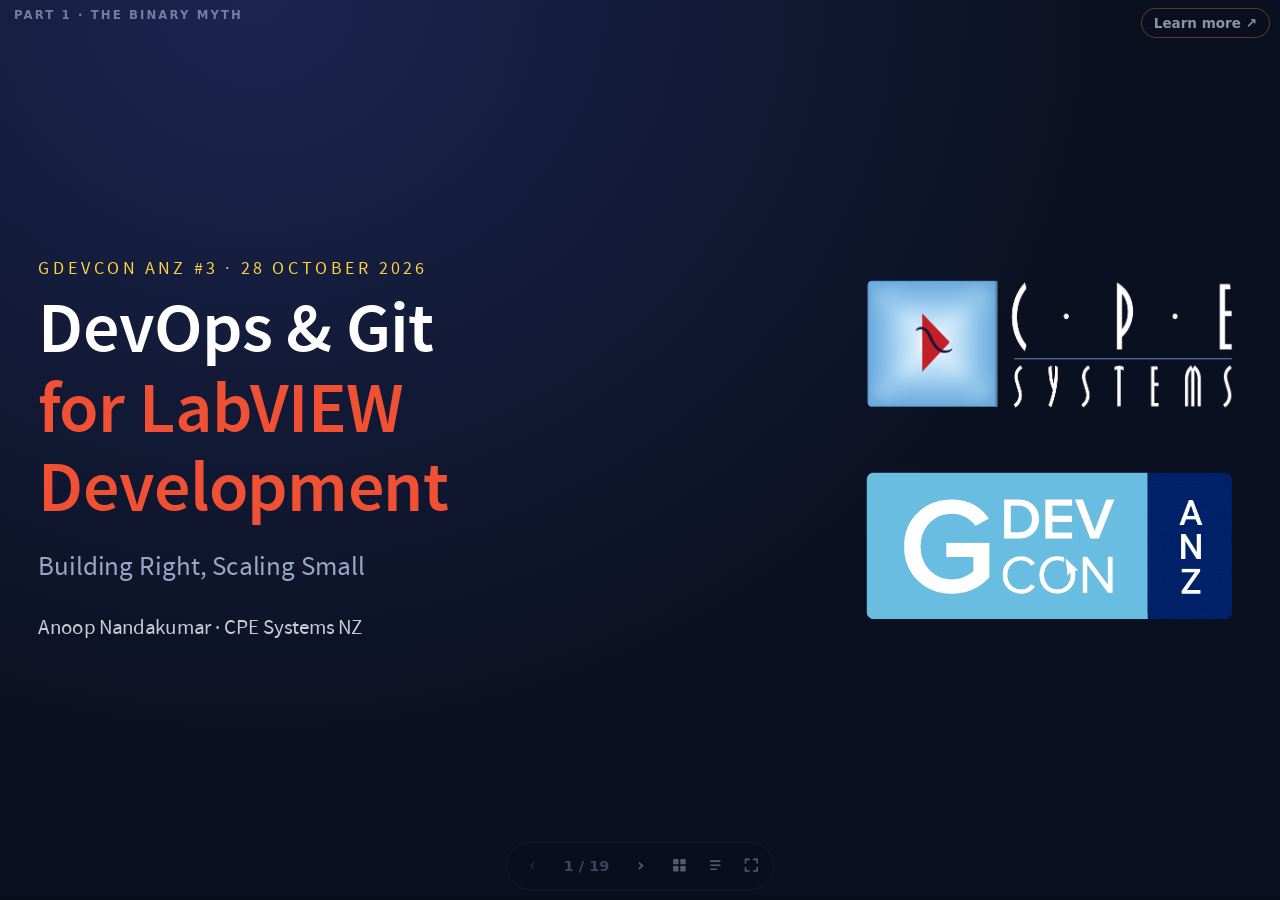
==== commit a6bda5d0: "feat: ground planning workflow in a temperature chamber example Show the backlog hierarchy and one t" ====
--- a/slides/index.html
+++ b/slides/index.html
@@ -100,6 +100,71 @@
         <a href="https://learn.microsoft.com/en-us/azure/devops/repos/?view=azure-devops">Microsoft: Azure Repos documentation</a>
         <a href="https://discord.com/channels/1177504067635908608/1558057302269890571">Pranay Chandragiri: container talk (GDevCon Discord)</a>
         <a href="https://www.ni.com/en/support/security/product-security/labview/secure-development-sdlc-framework.html">NI: LabVIEW secure development framework</a>
+      </div>
+    </section>
+
+    <section data-act="Introduction · Plan &amp; Track">
+      <h2>1 · Plan &amp; Track: From Need to Work</h2>
+      <p class="lead small">Example backlog · Azure Boards Agile hierarchy: Epic → Feature → User Story → Task</p>
+      <div class="planning-layout">
+        <div class="planning-tree">
+          <div class="planning-epic"><strong>EPIC</strong> · Temperature Chamber Control System</div>
+          <div class="planning-features">
+            <div class="planning-feature">
+              <h3>Temperature control</h3>
+              <ul>
+                <li>Set a target temperature</li>
+                <li>Run a temperature profile</li>
+                <li>Maintain agreed tolerance</li>
+              </ul>
+            </div>
+            <div class="planning-feature">
+              <h3>Safe operation</h3>
+              <ul>
+                <li>Stop heating on over-temperature</li>
+                <li>Enter safe state on sensor failure</li>
+              </ul>
+            </div>
+            <div class="planning-feature">
+              <h3>Operation &amp; evidence</h3>
+              <ul>
+                <li>View temperature and status</li>
+                <li><strong>Record temperature and alarms</strong>
+                  <ul class="planning-tasks">
+                    <li>Define record format</li>
+                    <li>Implement logging</li>
+                    <li>Test recording</li>
+                  </ul>
+                </li>
+                <li>Retrieve a completed run's results</li>
+              </ul>
+            </div>
+          </div>
+          <p class="caption">Feature headings → story leaves → one story expanded into tasks</p>
+        </div>
+        <div class="card planning-architecture">
+          <h3>Architecture refines the work</h3>
+          <ul>
+            <li>Hardware/software boundaries &amp; interfaces</li>
+            <li>Safety behaviour &amp; acceptance criteria</li>
+            <li>Implementable tasks</li>
+          </ul>
+          <p>Refine as we learn — not a one-time phase.</p>
+        </div>
+      </div>
+      <p class="callout">Now we have a task to implement. <strong>How do we manage the code change safely?</strong></p>
+      <aside class="notes">
+        <p><strong>Target:</strong> About one minute. This is an illustrative backlog, not a complete chamber specification or a tour of Azure Boards.</p>
+        <p><strong>Thought trigger:</strong> We need a temperature chamber control system. How do we turn that need into work someone can implement and test?</p>
+        <p><strong>Walk the tree:</strong> The Epic represents the overall outcome. Features group capabilities: temperature control, safe operation, and operation/evidence. The eight leaves illustrate stories, written compactly for the slide. Expand them into user-focused statements and acceptance criteria in the actual backlog. For example: “As a test engineer, I want temperature and alarms recorded so that I can investigate a completed run.”</p>
+        <p><strong>Architecture:</strong> The system architect helps define boundaries, interfaces and safety behaviour, captures decisions and refines the backlog with the team. Architecture/design work can be tracked explicitly; the Epic is not simply the architecture document. Requirements and design inform each other as we learn.</p>
+        <p><strong>One example only:</strong> Record temperature and alarms becomes tasks to define the record format, implement logging and test recording. Acceptance criteria should specify what is recorded, when, and how errors are handled. Real safety requirements need appropriate engineering analysis; these labels are not a validated safety design.</p>
+        <p><strong>Terminology:</strong> Epic → Feature → User Story → Task is the Azure Boards Agile process hierarchy; other templates use different names. Avoid introducing a separate subtask level.</p>
+        <p><strong>Bridge — stop the planning discussion here:</strong> We start with an outcome, refine capabilities into testable stories and tasks, and link the evidence. Now we have a task to implement. How do we manage the code change safely? That's where Git comes in. First, let's address the concern about graphical files.</p>
+      </aside>
+      <div class="learn-more-links" hidden>
+        <a href="https://learn.microsoft.com/en-us/azure/devops/boards/backlogs/organize-backlog?view=azure-devops">Microsoft: Organize your Azure Boards backlog</a>
+        <a href="https://github.com/CPE-Systems-NZ-Limited/anoop-gdevcon-anz-2026">Talk repo: workflow context and demos</a>
       </div>
     </section>
 
@@ -532,7 +597,7 @@
 
 <nav class="deck-nav" aria-label="Slide navigation">
   <button type="button" data-action="prev" aria-label="Previous slide" title="Previous (←)">&#8249;</button>
-  <span class="deck-progress" aria-live="polite"><span id="slide-num">1</span> / <span id="slide-total">18</span></span>
+  <span class="deck-progress" aria-live="polite"><span id="slide-num">1</span> / <span id="slide-total">19</span></span>
   <button type="button" data-action="next" aria-label="Next slide" title="Next (→ / Space)">&#8250;</button>
   <button type="button" data-action="overview" aria-label="Slide overview" title="Overview (Esc)" class="secondary"><svg viewBox="0 0 16 16" width="1em" height="1em" fill="currentColor" aria-hidden="true"><rect x="1" y="1" width="6" height="6" rx="1"/><rect x="9" y="1" width="6" height="6" rx="1"/><rect x="1" y="9" width="6" height="6" rx="1"/><rect x="9" y="9" width="6" height="6" rx="1"/></svg></button>
   <button type="button" data-action="notes" aria-label="Open speaker notes in a new window" title="Speaker notes" class="secondary"><svg viewBox="0 0 16 16" width="1em" height="1em" fill="none" stroke="currentColor" stroke-width="1.8" stroke-linecap="round" aria-hidden="true"><path d="M3 3.5h10M3 8h10M3 12.5h6"/></svg></button>
--- a/slides/css/theme.css
+++ b/slides/css/theme.css
@@ -273,3 +273,13 @@
 .reveal .workflow-arrow { align-self: center; color: var(--accent); }
 .reveal .workflow-tools { color: var(--muted); font-size: 0.85em; padding-top: 0.8em; }
 .reveal .workflow-feedback { text-align: center; color: var(--muted); font-size: 0.55em; margin-top: 0.7em; }
+.reveal .planning-layout { display: grid; grid-template-columns: 3fr 1fr; gap: 0.8em; align-items: start; }
+.reveal .planning-epic { text-align: center; background: rgba(240, 80, 51, 0.12); border: 1px solid var(--accent); border-radius: 0.3em; padding: 0.5em; font-size: 0.65em; }
+.reveal .planning-features { display: grid; grid-template-columns: repeat(3, minmax(0, 1fr)); gap: 0.6em; border-top: 2px solid var(--accent); margin-top: 0.6em; }
+.reveal .planning-feature { border-left: 2px solid var(--card-border); padding: 0.6em 0 0 0.4em; position: relative; }
+.reveal .planning-feature::before { content: ""; position: absolute; top: -0.6em; left: 50%; height: 0.6em; border-left: 2px solid var(--accent); }
+.reveal .planning-feature h3 { font-size: 0.6em; }
+.reveal .planning-feature ul { font-size: 0.5em; margin-left: 0.8em; }
+.reveal .planning-feature .planning-tasks { font-size: 0.9em; color: var(--muted); border-left: 2px solid var(--accent); padding-left: 0.6em; list-style: none; }
+.reveal .planning-architecture { font-size: 0.55em; }
+.reveal .planning-architecture p { color: var(--muted); margin-top: 0.7em; }
